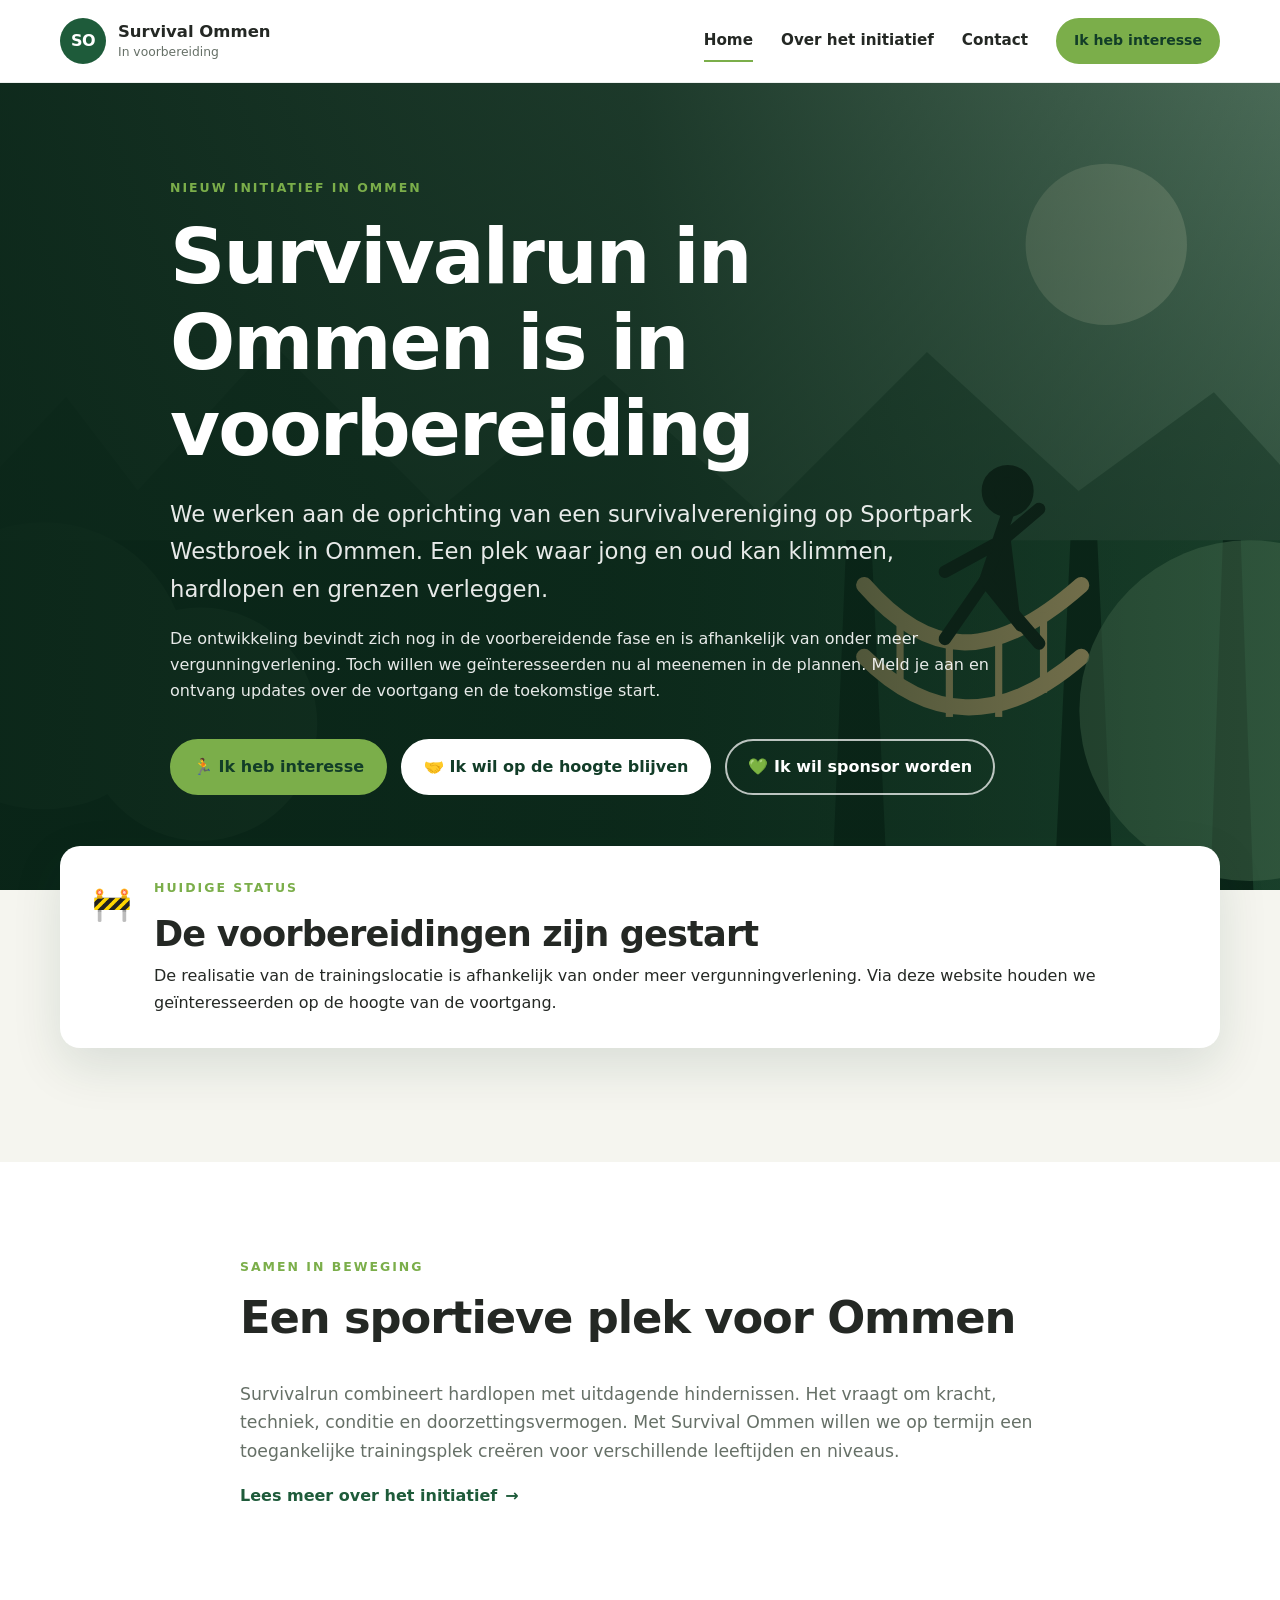
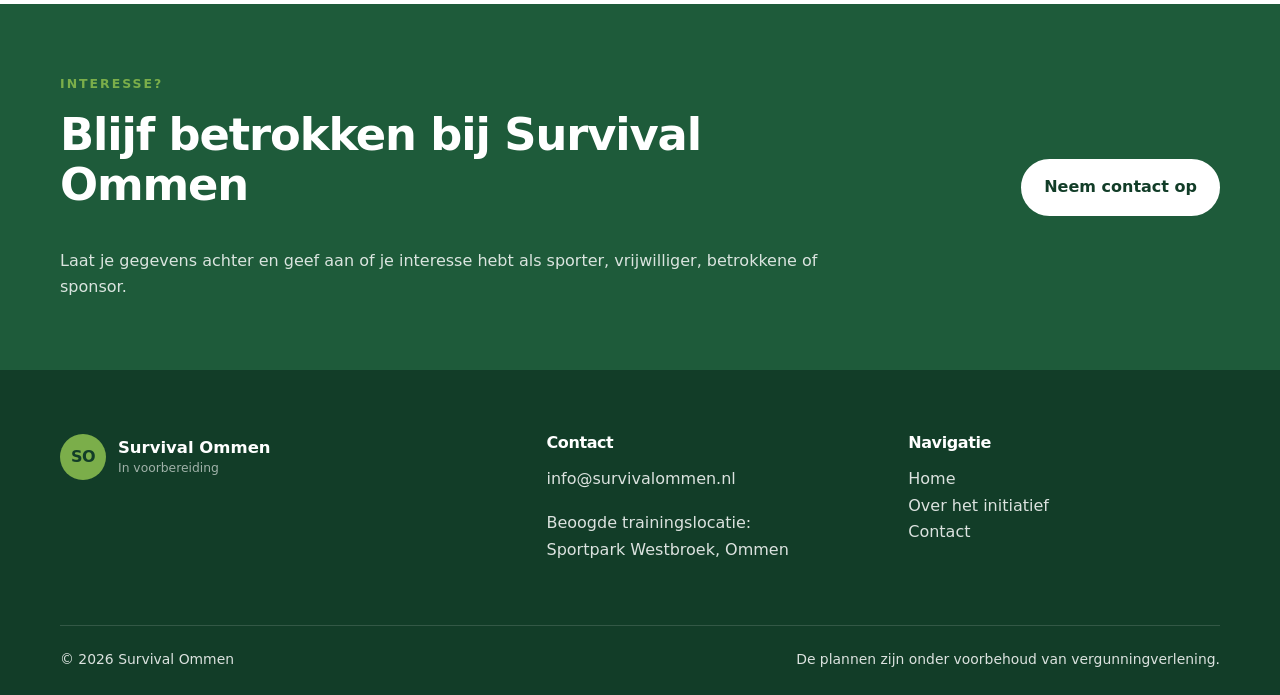
==== index.html @ 65412dc5 "Add files via upload Eerste versie" ====
<!doctype html>
<html lang="nl">
<head>
  <meta charset="utf-8">
  <meta name="viewport" content="width=device-width, initial-scale=1">
  <title>Survival Ommen | Survivalrun in voorbereiding</title>
  <meta name="description" content="Survival Ommen werkt aan de oprichting van een survivalvereniging op Sportpark Westbroek in Ommen. Meld je aan voor updates.">
  <meta name="theme-color" content="#1e5b3a">
  <link rel="icon" href="/assets/icons/favicon.svg" type="image/svg+xml">
  <link rel="stylesheet" href="/assets/css/style.css">
  <script defer src="/assets/js/script.js"></script>
</head>
<body>
  <a class="skip-link" href="#main">Ga naar de inhoud</a>

  <header class="site-header" data-header>
    <div class="container header-inner">
      <a class="brand" href="/" aria-label="Survival Ommen - home">
        <span class="brand-mark" aria-hidden="true">SO</span>
        <span class="brand-text">
          <strong>Survival Ommen</strong>
          <small>In voorbereiding</small>
        </span>
      </a>

      <button class="menu-toggle" type="button" aria-label="Menu openen" aria-expanded="false" aria-controls="main-menu" data-menu-toggle>
        <span></span><span></span><span></span>
      </button>

      <nav id="main-menu" class="main-nav" aria-label="Hoofdnavigatie" data-menu>
        <a class="active" href="/">Home</a>
        <a href="/over-survival-ommen.html">Over het initiatief</a>
        <a href="/contact.html">Contact</a>
        <a class="button button-small" href="/contact.html?onderwerp=Ik%20heb%20interesse">Ik heb interesse</a>
      </nav>
    </div>
  </header>

  <main id="main">
    <section class="hero">
      <div class="hero-overlay"></div>
      <div class="container hero-content">
        <p class="eyebrow">Nieuw initiatief in Ommen</p>
        <h1>Survivalrun in Ommen is in voorbereiding</h1>
        <p class="hero-lead">We werken aan de oprichting van een survivalvereniging op Sportpark Westbroek in Ommen. Een plek waar jong en oud kan klimmen, hardlopen en grenzen verleggen.</p>
        <p>De ontwikkeling bevindt zich nog in de voorbereidende fase en is afhankelijk van onder meer vergunningverlening. Toch willen we geïnteresseerden nu al meenemen in de plannen. Meld je aan en ontvang updates over de voortgang en de toekomstige start.</p>

        <div class="button-group">
          <a class="button" href="/contact.html?onderwerp=Ik%20heb%20interesse">🏃 Ik heb interesse</a>
          <a class="button button-secondary" href="/contact.html?onderwerp=Ik%20wil%20op%20de%20hoogte%20blijven">🤝 Ik wil op de hoogte blijven</a>
          <a class="button button-outline-light" href="/contact.html?onderwerp=Ik%20wil%20sponsor%20worden">💚 Ik wil sponsor worden</a>
        </div>
      </div>
    </section>

    <section class="status-section">
      <div class="container">
        <div class="status-card">
          <span class="status-icon" aria-hidden="true">🚧</span>
          <div>
            <p class="eyebrow">Huidige status</p>
            <h2>De voorbereidingen zijn gestart</h2>
            <p>De realisatie van de trainingslocatie is afhankelijk van onder meer vergunningverlening. Via deze website houden we geïnteresseerden op de hoogte van de voortgang.</p>
          </div>
        </div>
      </div>
    </section>

    <section class="intro-section">
      <div class="container narrow">
        <p class="eyebrow">Samen in beweging</p>
        <h2>Een sportieve plek voor Ommen</h2>
        <p>Survivalrun combineert hardlopen met uitdagende hindernissen. Het vraagt om kracht, techniek, conditie en doorzettingsvermogen. Met Survival Ommen willen we op termijn een toegankelijke trainingsplek creëren voor verschillende leeftijden en niveaus.</p>
        <a class="text-link" href="/over-survival-ommen.html">Lees meer over het initiatief <span aria-hidden="true">→</span></a>
      </div>
    </section>

    <section class="cta-section">
      <div class="container cta-inner">
        <div>
          <p class="eyebrow">Interesse?</p>
          <h2>Blijf betrokken bij Survival Ommen</h2>
          <p>Laat je gegevens achter en geef aan of je interesse hebt als sporter, vrijwilliger, betrokkene of sponsor.</p>
        </div>
        <a class="button button-light" href="/contact.html">Neem contact op</a>
      </div>
    </section>
  </main>

  <footer class="site-footer">
    <div class="container footer-grid">
      <div>
        <a class="brand brand-footer" href="/">
          <span class="brand-mark" aria-hidden="true">SO</span>
          <span class="brand-text"><strong>Survival Ommen</strong><small>In voorbereiding</small></span>
        </a>
      </div>
      <div>
        <h2>Contact</h2>
        <p><a href="mailto:info@survivalommen.nl">info@survivalommen.nl</a></p>
        <p>Beoogde trainingslocatie:<br>Sportpark Westbroek, Ommen</p>
      </div>
      <div>
        <h2>Navigatie</h2>
        <p><a href="/">Home</a><br><a href="/over-survival-ommen.html">Over het initiatief</a><br><a href="/contact.html">Contact</a></p>
      </div>
    </div>
    <div class="container footer-bottom">
      <p>© <span data-year></span> Survival Ommen</p>
      <p>De plannen zijn onder voorbehoud van vergunningverlening.</p>
    </div>
  </footer>
</body>
</html>
---- assets/css/style.css ----
:root {
  --green-900: #123d28;
  --green-800: #1e5b3a;
  --green-700: #2d714b;
  --green-500: #7bae4a;
  --cream: #f5f5ef;
  --white: #ffffff;
  --charcoal: #242824;
  --muted: #667067;
  --line: #dfe5df;
  --shadow: 0 18px 50px rgba(18, 61, 40, .12);
  --radius: 20px;
  --container: 1160px;
}
* { box-sizing: border-box; }
html { scroll-behavior: smooth; }
body {
  margin: 0;
  color: var(--charcoal);
  background: var(--white);
  font-family: Inter, ui-sans-serif, system-ui, -apple-system, BlinkMacSystemFont, "Segoe UI", sans-serif;
  line-height: 1.65;
}
a { color: inherit; }
img { max-width: 100%; display: block; }
h1, h2, h3 { line-height: 1.12; margin-top: 0; letter-spacing: -.025em; }
h1 { font-size: clamp(2.5rem, 6vw, 5.25rem); }
h2 { font-size: clamp(1.8rem, 3.5vw, 3rem); }
p { margin: 0 0 1.1rem; }
.container { width: min(calc(100% - 40px), var(--container)); margin-inline: auto; }
.narrow { max-width: 800px; }
.skip-link {
  position: fixed; left: 16px; top: -100px; z-index: 1000; padding: 10px 14px;
  background: var(--white); border-radius: 8px; color: var(--green-900);
}
.skip-link:focus { top: 16px; }
.site-header {
  position: sticky; top: 0; z-index: 100; background: rgba(255,255,255,.94);
  backdrop-filter: blur(14px); border-bottom: 1px solid rgba(18,61,40,.08);
}
.header-inner { min-height: 82px; display: flex; align-items: center; justify-content: space-between; gap: 30px; }
.brand { display: inline-flex; align-items: center; gap: 12px; text-decoration: none; }
.brand-mark {
  width: 46px; height: 46px; display: grid; place-items: center; border-radius: 50%;
  background: var(--green-800); color: var(--white); font-weight: 900; letter-spacing: -.04em;
}
.brand-text { display: grid; line-height: 1.15; }
.brand-text strong { font-size: 1.03rem; }
.brand-text small { color: var(--muted); font-size: .77rem; margin-top: 3px; }
.main-nav { display: flex; align-items: center; gap: 28px; }
.main-nav > a { text-decoration: none; font-weight: 700; font-size: .95rem; }
.main-nav > a:not(.button) { position: relative; padding: 28px 0; }
.main-nav > a:not(.button)::after {
  content: ""; position: absolute; left: 0; right: 100%; bottom: 20px; height: 2px;
  background: var(--green-500); transition: right .2s ease;
}
.main-nav > a:hover::after, .main-nav > a.active::after { right: 0; }
.menu-toggle { display: none; width: 44px; height: 44px; border: 0; background: transparent; padding: 9px; }
.menu-toggle span { display: block; height: 2px; background: var(--green-900); margin: 6px 0; }
.hero {
  position: relative; min-height: 680px; display: grid; align-items: center; color: var(--white);
  background: url("/assets/images/hero-survival.svg") center/cover no-repeat;
}
.hero-overlay { position: absolute; inset: 0; background: linear-gradient(90deg, rgba(9,36,23,.94) 0%, rgba(9,36,23,.80) 50%, rgba(9,36,23,.35) 100%); }
.hero-content { position: relative; padding: 95px 0; max-width: 940px; }
.hero h1 { max-width: 900px; margin-bottom: 24px; }
.hero-lead { font-size: clamp(1.15rem, 2vw, 1.42rem); max-width: 830px; }
.hero p:not(.eyebrow) { max-width: 820px; color: rgba(255,255,255,.9); }
.eyebrow {
  color: var(--green-500); text-transform: uppercase; letter-spacing: .16em;
  font-weight: 900; font-size: .78rem; margin-bottom: 15px;
}
.button-group { display: flex; flex-wrap: wrap; gap: 14px; margin-top: 34px; }
.button {
  display: inline-flex; align-items: center; justify-content: center; min-height: 50px; padding: 13px 21px;
  background: var(--green-500); color: var(--green-900); border: 2px solid var(--green-500);
  border-radius: 999px; font-weight: 900; text-decoration: none; cursor: pointer; transition: transform .2s ease, box-shadow .2s ease, background .2s ease;
}
.button:hover { transform: translateY(-2px); box-shadow: 0 10px 25px rgba(0,0,0,.14); }
.button-secondary { background: var(--white); border-color: var(--white); color: var(--green-900); }
.button-outline-light { background: transparent; color: var(--white); border-color: rgba(255,255,255,.72); }
.button-light { background: var(--white); border-color: var(--white); color: var(--green-900); }
.button-small { min-height: 42px; padding: 9px 16px; font-size: .88rem !important; }
.status-section { background: var(--cream); padding: 0 0 70px; }
.status-card {
  position: relative; z-index: 2; transform: translateY(-44px); display: grid; grid-template-columns: auto 1fr; gap: 22px;
  background: var(--white); border-radius: var(--radius); padding: 32px; box-shadow: var(--shadow);
}
.status-card h2 { font-size: clamp(1.45rem, 3vw, 2.2rem); margin-bottom: 10px; }
.status-card p:last-child { margin-bottom: 0; }
.status-icon { font-size: 2rem; }
.intro-section, .content-section { padding: 95px 0; }
.intro-section p:not(.eyebrow), .prose p { color: var(--muted); font-size: 1.08rem; }
.text-link { display: inline-flex; gap: 8px; color: var(--green-800); font-weight: 900; text-decoration: none; }
.cta-section { background: var(--green-800); color: var(--white); padding: 70px 0; }
.cta-inner { display: flex; align-items: center; justify-content: space-between; gap: 40px; }
.cta-inner > div { max-width: 760px; }
.cta-inner p:not(.eyebrow) { color: rgba(255,255,255,.84); margin-bottom: 0; }
.page-hero { padding: 100px 0 75px; background: var(--cream); }
.page-hero h1 { font-size: clamp(2.5rem, 5vw, 4.6rem); }
.page-hero p:last-child { color: var(--muted); font-size: 1.2rem; }
.prose h2 { margin-top: 48px; margin-bottom: 14px; }
.notice { background: var(--cream); border-left: 5px solid var(--green-500); padding: 22px; border-radius: 12px; margin: 34px 0; }
.notice p { margin-bottom: 0; }
.contact-section { padding: 85px 0 100px; }
.contact-grid { display: grid; grid-template-columns: .85fr 1.35fr; gap: 56px; align-items: start; }
.contact-details { display: grid; gap: 18px; }
.contact-card { display: grid; grid-template-columns: auto 1fr; gap: 16px; padding: 24px; border: 1px solid var(--line); border-radius: 16px; }
.contact-card > span { font-size: 1.5rem; }
.contact-card h2 { font-size: 1.08rem; margin-bottom: 6px; }
.contact-card p { margin: 0; color: var(--muted); }
.contact-form { padding: 34px; border: 1px solid var(--line); border-radius: var(--radius); box-shadow: var(--shadow); }
.contact-form h2 { margin-bottom: 8px; }
.form-intro { color: var(--muted); }
label { display: block; margin: 18px 0 7px; font-weight: 800; }
input, select, textarea {
  width: 100%; border: 1px solid #cfd8cf; border-radius: 10px; padding: 13px 14px; font: inherit; color: inherit; background: var(--white);
}
input:focus, select:focus, textarea:focus { outline: 3px solid rgba(123,174,74,.28); border-color: var(--green-700); }
textarea { resize: vertical; }
.contact-form .button { margin-top: 20px; }
.form-status { margin-top: 12px; color: var(--green-800); font-weight: 700; }
.site-footer { background: var(--green-900); color: rgba(255,255,255,.85); padding: 64px 0 24px; }
.footer-grid { display: grid; grid-template-columns: 1.4fr 1fr 1fr; gap: 50px; }
.site-footer h2 { color: var(--white); font-size: 1rem; margin-bottom: 14px; }
.site-footer a { color: inherit; text-decoration: none; }
.site-footer a:hover { color: var(--green-500); }
.brand-footer .brand-mark { background: var(--green-500); color: var(--green-900); }
.brand-footer .brand-text strong { color: var(--white); }
.brand-footer .brand-text small { color: rgba(255,255,255,.6); }
.footer-bottom { display: flex; justify-content: space-between; gap: 20px; border-top: 1px solid rgba(255,255,255,.14); margin-top: 44px; padding-top: 22px; font-size: .87rem; }
.footer-bottom p { margin: 0; }

@media (max-width: 860px) {
  .menu-toggle { display: block; }
  .main-nav {
    display: none; position: absolute; left: 20px; right: 20px; top: 72px; background: var(--white);
    border: 1px solid var(--line); border-radius: 16px; box-shadow: var(--shadow); padding: 14px;
    flex-direction: column; align-items: stretch; gap: 0;
  }
  .main-nav.open { display: flex; }
  .main-nav > a:not(.button) { padding: 13px 10px; }
  .main-nav > a:not(.button)::after { display: none; }
  .main-nav .button { margin-top: 8px; }
  .hero { min-height: 650px; }
  .hero-overlay { background: rgba(9,36,23,.84); }
  .cta-inner { align-items: flex-start; flex-direction: column; }
  .contact-grid, .footer-grid { grid-template-columns: 1fr; }
}
@media (max-width: 600px) {
  .container { width: min(calc(100% - 28px), var(--container)); }
  .header-inner { min-height: 72px; }
  .brand-text small { display: none; }
  .hero-content { padding: 72px 0 90px; }
  .button-group { align-items: stretch; flex-direction: column; }
  .button-group .button { width: 100%; }
  .status-card { grid-template-columns: 1fr; padding: 25px; }
  .page-hero { padding: 72px 0 55px; }
  .intro-section, .content-section, .contact-section { padding: 68px 0; }
  .contact-form { padding: 24px; }
  .footer-bottom { flex-direction: column; }
}
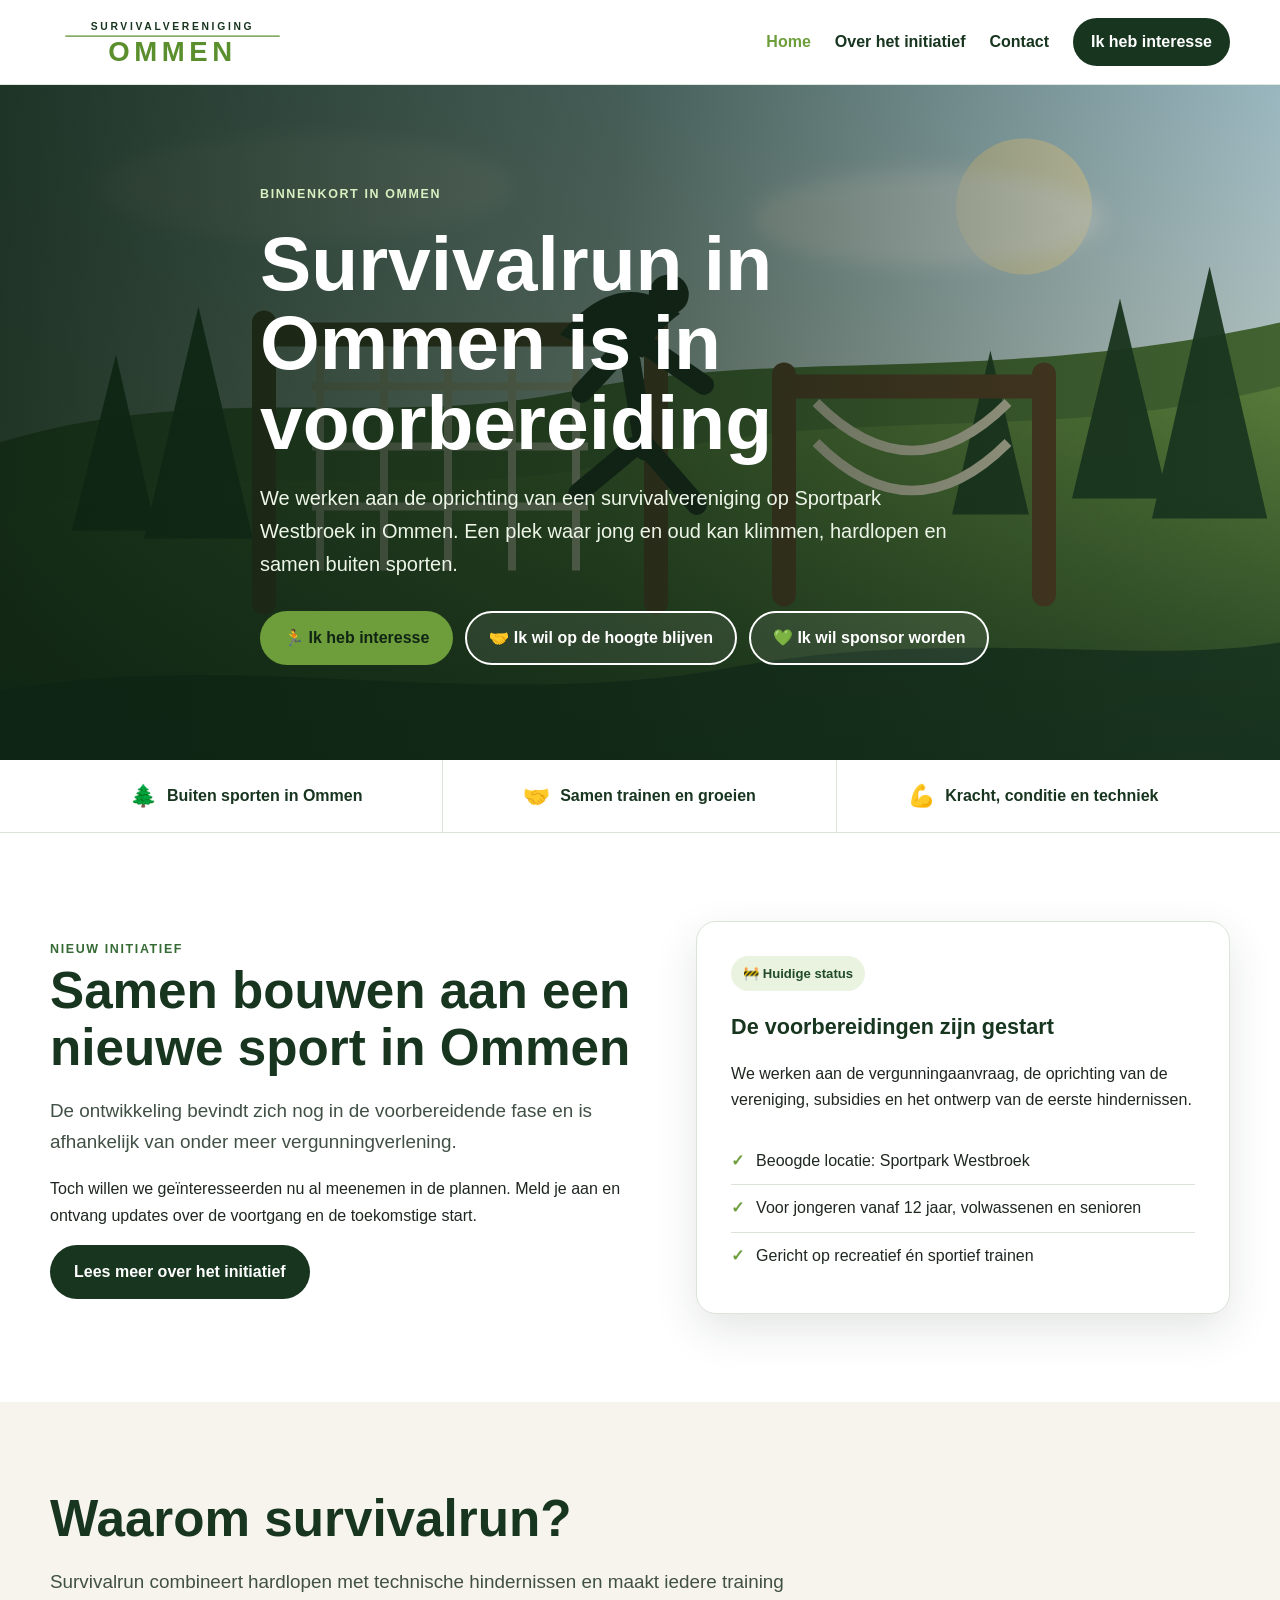
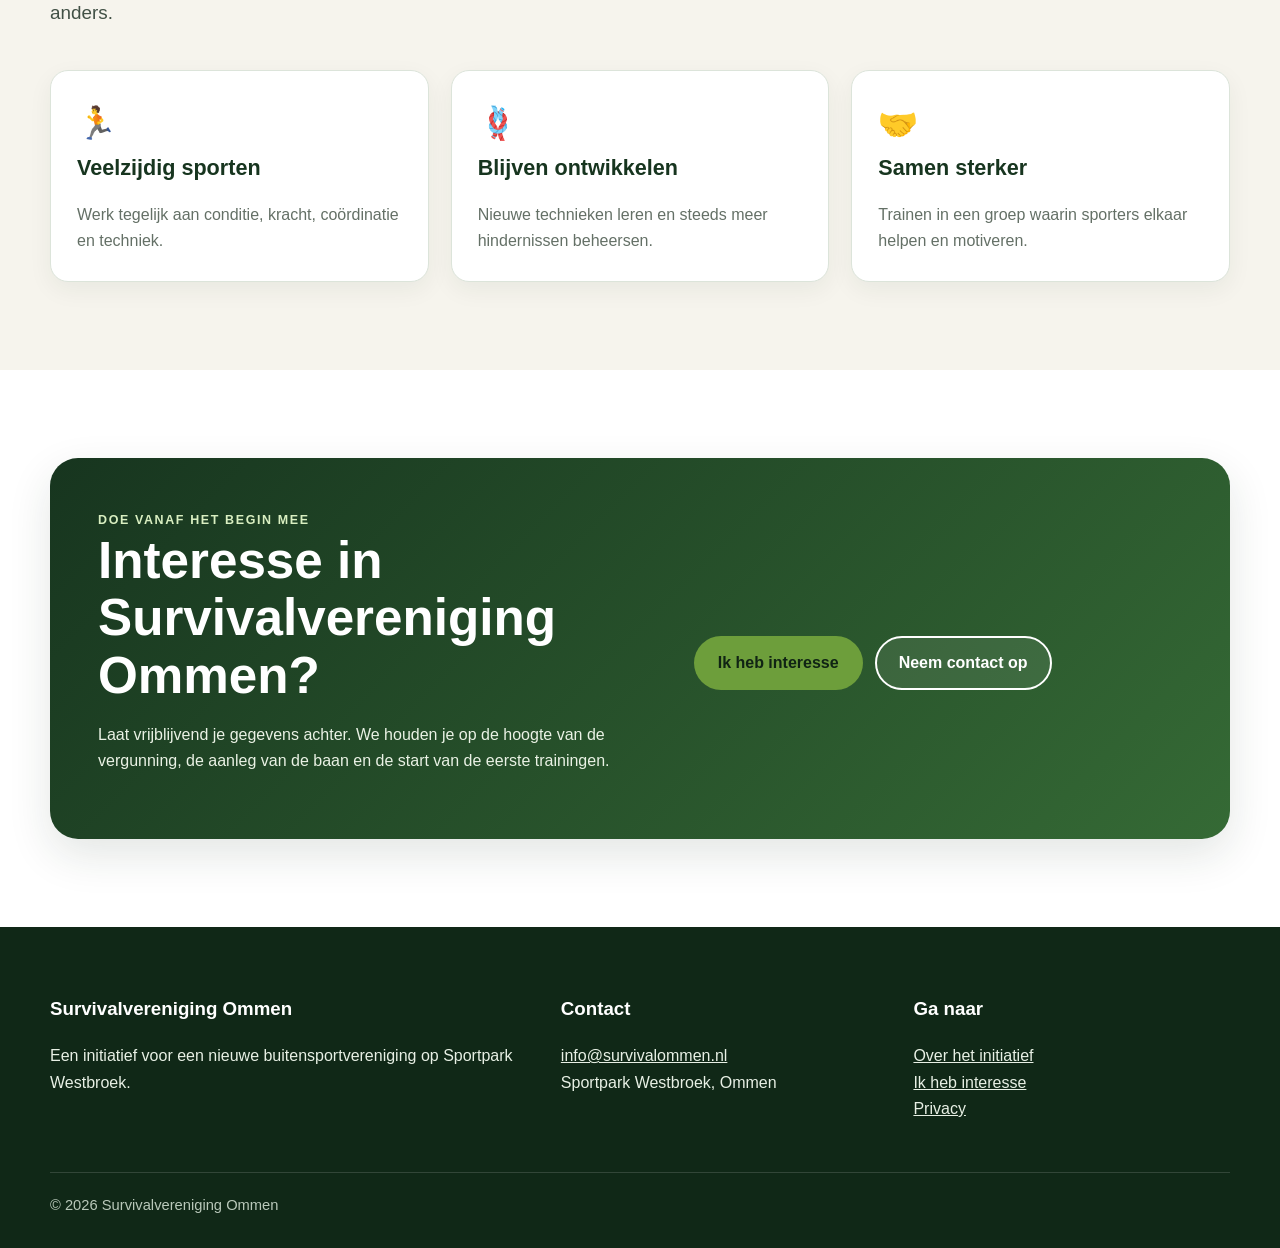
==== commit ca413190: "Add files via upload" ====
--- a/index.html
+++ b/index.html
@@ -1,114 +1,8 @@
-<!doctype html>
-<html lang="nl">
-<head>
-  <meta charset="utf-8">
-  <meta name="viewport" content="width=device-width, initial-scale=1">
-  <title>Survival Ommen | Survivalrun in voorbereiding</title>
-  <meta name="description" content="Survival Ommen werkt aan de oprichting van een survivalvereniging op Sportpark Westbroek in Ommen. Meld je aan voor updates.">
-  <meta name="theme-color" content="#1e5b3a">
-  <link rel="icon" href="/assets/icons/favicon.svg" type="image/svg+xml">
-  <link rel="stylesheet" href="/assets/css/style.css">
-  <script defer src="/assets/js/script.js"></script>
-</head>
-<body>
-  <a class="skip-link" href="#main">Ga naar de inhoud</a>
-
-  <header class="site-header" data-header>
-    <div class="container header-inner">
-      <a class="brand" href="/" aria-label="Survival Ommen - home">
-        <span class="brand-mark" aria-hidden="true">SO</span>
-        <span class="brand-text">
-          <strong>Survival Ommen</strong>
-          <small>In voorbereiding</small>
-        </span>
-      </a>
-
-      <button class="menu-toggle" type="button" aria-label="Menu openen" aria-expanded="false" aria-controls="main-menu" data-menu-toggle>
-        <span></span><span></span><span></span>
-      </button>
-
-      <nav id="main-menu" class="main-nav" aria-label="Hoofdnavigatie" data-menu>
-        <a class="active" href="/">Home</a>
-        <a href="/over-survival-ommen.html">Over het initiatief</a>
-        <a href="/contact.html">Contact</a>
-        <a class="button button-small" href="/contact.html?onderwerp=Ik%20heb%20interesse">Ik heb interesse</a>
-      </nav>
-    </div>
-  </header>
-
-  <main id="main">
-    <section class="hero">
-      <div class="hero-overlay"></div>
-      <div class="container hero-content">
-        <p class="eyebrow">Nieuw initiatief in Ommen</p>
-        <h1>Survivalrun in Ommen is in voorbereiding</h1>
-        <p class="hero-lead">We werken aan de oprichting van een survivalvereniging op Sportpark Westbroek in Ommen. Een plek waar jong en oud kan klimmen, hardlopen en grenzen verleggen.</p>
-        <p>De ontwikkeling bevindt zich nog in de voorbereidende fase en is afhankelijk van onder meer vergunningverlening. Toch willen we geïnteresseerden nu al meenemen in de plannen. Meld je aan en ontvang updates over de voortgang en de toekomstige start.</p>
-
-        <div class="button-group">
-          <a class="button" href="/contact.html?onderwerp=Ik%20heb%20interesse">🏃 Ik heb interesse</a>
-          <a class="button button-secondary" href="/contact.html?onderwerp=Ik%20wil%20op%20de%20hoogte%20blijven">🤝 Ik wil op de hoogte blijven</a>
-          <a class="button button-outline-light" href="/contact.html?onderwerp=Ik%20wil%20sponsor%20worden">💚 Ik wil sponsor worden</a>
-        </div>
-      </div>
-    </section>
-
-    <section class="status-section">
-      <div class="container">
-        <div class="status-card">
-          <span class="status-icon" aria-hidden="true">🚧</span>
-          <div>
-            <p class="eyebrow">Huidige status</p>
-            <h2>De voorbereidingen zijn gestart</h2>
-            <p>De realisatie van de trainingslocatie is afhankelijk van onder meer vergunningverlening. Via deze website houden we geïnteresseerden op de hoogte van de voortgang.</p>
-          </div>
-        </div>
-      </div>
-    </section>
-
-    <section class="intro-section">
-      <div class="container narrow">
-        <p class="eyebrow">Samen in beweging</p>
-        <h2>Een sportieve plek voor Ommen</h2>
-        <p>Survivalrun combineert hardlopen met uitdagende hindernissen. Het vraagt om kracht, techniek, conditie en doorzettingsvermogen. Met Survival Ommen willen we op termijn een toegankelijke trainingsplek creëren voor verschillende leeftijden en niveaus.</p>
-        <a class="text-link" href="/over-survival-ommen.html">Lees meer over het initiatief <span aria-hidden="true">→</span></a>
-      </div>
-    </section>
-
-    <section class="cta-section">
-      <div class="container cta-inner">
-        <div>
-          <p class="eyebrow">Interesse?</p>
-          <h2>Blijf betrokken bij Survival Ommen</h2>
-          <p>Laat je gegevens achter en geef aan of je interesse hebt als sporter, vrijwilliger, betrokkene of sponsor.</p>
-        </div>
-        <a class="button button-light" href="/contact.html">Neem contact op</a>
-      </div>
-    </section>
-  </main>
-
-  <footer class="site-footer">
-    <div class="container footer-grid">
-      <div>
-        <a class="brand brand-footer" href="/">
-          <span class="brand-mark" aria-hidden="true">SO</span>
-          <span class="brand-text"><strong>Survival Ommen</strong><small>In voorbereiding</small></span>
-        </a>
-      </div>
-      <div>
-        <h2>Contact</h2>
-        <p><a href="mailto:info@survivalommen.nl">info@survivalommen.nl</a></p>
-        <p>Beoogde trainingslocatie:<br>Sportpark Westbroek, Ommen</p>
-      </div>
-      <div>
-        <h2>Navigatie</h2>
-        <p><a href="/">Home</a><br><a href="/over-survival-ommen.html">Over het initiatief</a><br><a href="/contact.html">Contact</a></p>
-      </div>
-    </div>
-    <div class="container footer-bottom">
-      <p>© <span data-year></span> Survival Ommen</p>
-      <p>De plannen zijn onder voorbehoud van vergunningverlening.</p>
-    </div>
-  </footer>
-</body>
-</html>
+<!doctype html><html lang="nl"><head><meta charset="utf-8"><meta name="viewport" content="width=device-width,initial-scale=1"><title>Survivalvereniging Ommen | Binnenkort in Ommen</title><meta name="description" content="Survivalrun in Ommen is in voorbereiding. Blijf op de hoogte van de plannen voor een nieuwe survivalvereniging op Sportpark Westbroek."><link rel="icon" href="assets/images/favicon.svg" type="image/svg+xml"><link rel="stylesheet" href="assets/css/style.css"><meta property="og:title" content="Survivalvereniging Ommen"><meta property="og:description" content="Samen bouwen aan een nieuwe survivalvereniging in Ommen."><meta property="og:type" content="website"></head><body><a class="skip-link" href="#main">Ga naar inhoud</a>
+<header class="site-header"><div class="container nav-wrap"><a class="brand" href="index.html" aria-label="Survivalvereniging Ommen, home"><img src="assets/images/logo.svg" alt="Survivalvereniging Ommen"></a><button class="menu-button" data-menu-button aria-expanded="false" aria-controls="main-nav">Menu</button><nav id="main-nav" class="main-nav" data-nav aria-label="Hoofdnavigatie"><a aria-current="page" href="index.html">Home</a><a href="over-survival-ommen.html">Over het initiatief</a><a href="contact.html">Contact</a><a class="nav-cta" href="interesse.html">Ik heb interesse</a></nav></div></header>
+<main id="main"><section class="hero"><div class="hero-media"><img src="assets/images/hero-survival.svg" alt="Sfeerbeeld van een survivalbaan in een groene omgeving"></div><div class="container hero-content"><span class="eyebrow">Binnenkort in Ommen</span><h1>Survivalrun in Ommen is in voorbereiding</h1><p>We werken aan de oprichting van een survivalvereniging op Sportpark Westbroek in Ommen. Een plek waar jong en oud kan klimmen, hardlopen en samen buiten sporten.</p><div class="button-row"><a class="button button-primary" href="interesse.html">🏃 Ik heb interesse</a><a class="button button-secondary" href="interesse.html#formulier">🤝 Ik wil op de hoogte blijven</a><a class="button button-secondary" href="contact.html">💚 Ik wil sponsor worden</a></div></div></section>
+<section class="usp-strip" aria-label="Kernpunten"><div class="container usp-grid"><div class="usp-item"><span class="usp-icon">🌲</span>Buiten sporten in Ommen</div><div class="usp-item"><span class="usp-icon">🤝</span>Samen trainen en groeien</div><div class="usp-item"><span class="usp-icon">💪</span>Kracht, conditie en techniek</div></div></section>
+<section class="section"><div class="container two-col"><div><span class="eyebrow" style="color:var(--green-700)">Nieuw initiatief</span><h2>Samen bouwen aan een nieuwe sport in Ommen</h2><p class="lead">De ontwikkeling bevindt zich nog in de voorbereidende fase en is afhankelijk van onder meer vergunningverlening.</p><p>Toch willen we geïnteresseerden nu al meenemen in de plannen. Meld je aan en ontvang updates over de voortgang en de toekomstige start.</p><a class="button button-dark" href="over-survival-ommen.html">Lees meer over het initiatief</a></div><div class="status-card"><span class="status-label">🚧 Huidige status</span><h3 style="margin-top:18px">De voorbereidingen zijn gestart</h3><p>We werken aan de vergunningaanvraag, de oprichting van de vereniging, subsidies en het ontwerp van de eerste hindernissen.</p><ul class="check-list"><li>Beoogde locatie: Sportpark Westbroek</li><li>Voor jongeren vanaf 12 jaar, volwassenen en senioren</li><li>Gericht op recreatief én sportief trainen</li></ul></div></div></section>
+<section class="section section-soft"><div class="container"><div class="section-head"><h2>Waarom survivalrun?</h2><p class="lead">Survivalrun combineert hardlopen met technische hindernissen en maakt iedere training anders.</p></div><div class="cards"><article class="action-card"><span class="icon">🏃</span><h3>Veelzijdig sporten</h3><p>Werk tegelijk aan conditie, kracht, coördinatie en techniek.</p></article><article class="action-card"><span class="icon">🪢</span><h3>Blijven ontwikkelen</h3><p>Nieuwe technieken leren en steeds meer hindernissen beheersen.</p></article><article class="action-card"><span class="icon">🤝</span><h3>Samen sterker</h3><p>Trainen in een groep waarin sporters elkaar helpen en motiveren.</p></article></div></div></section>
+<section class="section"><div class="container"><div class="cta-panel"><div class="two-col"><div><span class="eyebrow">Doe vanaf het begin mee</span><h2>Interesse in Survivalvereniging Ommen?</h2><p>Laat vrijblijvend je gegevens achter. We houden je op de hoogte van de vergunning, de aanleg van de baan en de start van de eerste trainingen.</p></div><div class="button-row"><a class="button button-primary" href="interesse.html">Ik heb interesse</a><a class="button button-secondary" href="contact.html">Neem contact op</a></div></div></div></div></section></main>
+<footer class="site-footer"><div class="container"><div class="footer-grid"><div><h3>Survivalvereniging Ommen</h3><p>Een initiatief voor een nieuwe buitensportvereniging op Sportpark Westbroek.</p></div><div><h3>Contact</h3><p><a href="mailto:info@survivalommen.nl">info@survivalommen.nl</a><br>Sportpark Westbroek, Ommen</p></div><div><h3>Ga naar</h3><p><a href="over-survival-ommen.html">Over het initiatief</a><br><a href="interesse.html">Ik heb interesse</a><br><a href="privacy.html">Privacy</a></p></div></div><div class="footer-bottom">© <span data-year></span> Survivalvereniging Ommen</div></div></footer><script src="assets/js/script.js"></script></body></html>
--- a/assets/css/style.css
+++ b/assets/css/style.css
@@ -1,162 +1,11 @@
-:root {
-  --green-900: #123d28;
-  --green-800: #1e5b3a;
-  --green-700: #2d714b;
-  --green-500: #7bae4a;
-  --cream: #f5f5ef;
-  --white: #ffffff;
-  --charcoal: #242824;
-  --muted: #667067;
-  --line: #dfe5df;
-  --shadow: 0 18px 50px rgba(18, 61, 40, .12);
-  --radius: 20px;
-  --container: 1160px;
-}
-* { box-sizing: border-box; }
-html { scroll-behavior: smooth; }
-body {
-  margin: 0;
-  color: var(--charcoal);
-  background: var(--white);
-  font-family: Inter, ui-sans-serif, system-ui, -apple-system, BlinkMacSystemFont, "Segoe UI", sans-serif;
-  line-height: 1.65;
-}
-a { color: inherit; }
-img { max-width: 100%; display: block; }
-h1, h2, h3 { line-height: 1.12; margin-top: 0; letter-spacing: -.025em; }
-h1 { font-size: clamp(2.5rem, 6vw, 5.25rem); }
-h2 { font-size: clamp(1.8rem, 3.5vw, 3rem); }
-p { margin: 0 0 1.1rem; }
-.container { width: min(calc(100% - 40px), var(--container)); margin-inline: auto; }
-.narrow { max-width: 800px; }
-.skip-link {
-  position: fixed; left: 16px; top: -100px; z-index: 1000; padding: 10px 14px;
-  background: var(--white); border-radius: 8px; color: var(--green-900);
-}
-.skip-link:focus { top: 16px; }
-.site-header {
-  position: sticky; top: 0; z-index: 100; background: rgba(255,255,255,.94);
-  backdrop-filter: blur(14px); border-bottom: 1px solid rgba(18,61,40,.08);
-}
-.header-inner { min-height: 82px; display: flex; align-items: center; justify-content: space-between; gap: 30px; }
-.brand { display: inline-flex; align-items: center; gap: 12px; text-decoration: none; }
-.brand-mark {
-  width: 46px; height: 46px; display: grid; place-items: center; border-radius: 50%;
-  background: var(--green-800); color: var(--white); font-weight: 900; letter-spacing: -.04em;
-}
-.brand-text { display: grid; line-height: 1.15; }
-.brand-text strong { font-size: 1.03rem; }
-.brand-text small { color: var(--muted); font-size: .77rem; margin-top: 3px; }
-.main-nav { display: flex; align-items: center; gap: 28px; }
-.main-nav > a { text-decoration: none; font-weight: 700; font-size: .95rem; }
-.main-nav > a:not(.button) { position: relative; padding: 28px 0; }
-.main-nav > a:not(.button)::after {
-  content: ""; position: absolute; left: 0; right: 100%; bottom: 20px; height: 2px;
-  background: var(--green-500); transition: right .2s ease;
-}
-.main-nav > a:hover::after, .main-nav > a.active::after { right: 0; }
-.menu-toggle { display: none; width: 44px; height: 44px; border: 0; background: transparent; padding: 9px; }
-.menu-toggle span { display: block; height: 2px; background: var(--green-900); margin: 6px 0; }
-.hero {
-  position: relative; min-height: 680px; display: grid; align-items: center; color: var(--white);
-  background: url("/assets/images/hero-survival.svg") center/cover no-repeat;
-}
-.hero-overlay { position: absolute; inset: 0; background: linear-gradient(90deg, rgba(9,36,23,.94) 0%, rgba(9,36,23,.80) 50%, rgba(9,36,23,.35) 100%); }
-.hero-content { position: relative; padding: 95px 0; max-width: 940px; }
-.hero h1 { max-width: 900px; margin-bottom: 24px; }
-.hero-lead { font-size: clamp(1.15rem, 2vw, 1.42rem); max-width: 830px; }
-.hero p:not(.eyebrow) { max-width: 820px; color: rgba(255,255,255,.9); }
-.eyebrow {
-  color: var(--green-500); text-transform: uppercase; letter-spacing: .16em;
-  font-weight: 900; font-size: .78rem; margin-bottom: 15px;
-}
-.button-group { display: flex; flex-wrap: wrap; gap: 14px; margin-top: 34px; }
-.button {
-  display: inline-flex; align-items: center; justify-content: center; min-height: 50px; padding: 13px 21px;
-  background: var(--green-500); color: var(--green-900); border: 2px solid var(--green-500);
-  border-radius: 999px; font-weight: 900; text-decoration: none; cursor: pointer; transition: transform .2s ease, box-shadow .2s ease, background .2s ease;
-}
-.button:hover { transform: translateY(-2px); box-shadow: 0 10px 25px rgba(0,0,0,.14); }
-.button-secondary { background: var(--white); border-color: var(--white); color: var(--green-900); }
-.button-outline-light { background: transparent; color: var(--white); border-color: rgba(255,255,255,.72); }
-.button-light { background: var(--white); border-color: var(--white); color: var(--green-900); }
-.button-small { min-height: 42px; padding: 9px 16px; font-size: .88rem !important; }
-.status-section { background: var(--cream); padding: 0 0 70px; }
-.status-card {
-  position: relative; z-index: 2; transform: translateY(-44px); display: grid; grid-template-columns: auto 1fr; gap: 22px;
-  background: var(--white); border-radius: var(--radius); padding: 32px; box-shadow: var(--shadow);
-}
-.status-card h2 { font-size: clamp(1.45rem, 3vw, 2.2rem); margin-bottom: 10px; }
-.status-card p:last-child { margin-bottom: 0; }
-.status-icon { font-size: 2rem; }
-.intro-section, .content-section { padding: 95px 0; }
-.intro-section p:not(.eyebrow), .prose p { color: var(--muted); font-size: 1.08rem; }
-.text-link { display: inline-flex; gap: 8px; color: var(--green-800); font-weight: 900; text-decoration: none; }
-.cta-section { background: var(--green-800); color: var(--white); padding: 70px 0; }
-.cta-inner { display: flex; align-items: center; justify-content: space-between; gap: 40px; }
-.cta-inner > div { max-width: 760px; }
-.cta-inner p:not(.eyebrow) { color: rgba(255,255,255,.84); margin-bottom: 0; }
-.page-hero { padding: 100px 0 75px; background: var(--cream); }
-.page-hero h1 { font-size: clamp(2.5rem, 5vw, 4.6rem); }
-.page-hero p:last-child { color: var(--muted); font-size: 1.2rem; }
-.prose h2 { margin-top: 48px; margin-bottom: 14px; }
-.notice { background: var(--cream); border-left: 5px solid var(--green-500); padding: 22px; border-radius: 12px; margin: 34px 0; }
-.notice p { margin-bottom: 0; }
-.contact-section { padding: 85px 0 100px; }
-.contact-grid { display: grid; grid-template-columns: .85fr 1.35fr; gap: 56px; align-items: start; }
-.contact-details { display: grid; gap: 18px; }
-.contact-card { display: grid; grid-template-columns: auto 1fr; gap: 16px; padding: 24px; border: 1px solid var(--line); border-radius: 16px; }
-.contact-card > span { font-size: 1.5rem; }
-.contact-card h2 { font-size: 1.08rem; margin-bottom: 6px; }
-.contact-card p { margin: 0; color: var(--muted); }
-.contact-form { padding: 34px; border: 1px solid var(--line); border-radius: var(--radius); box-shadow: var(--shadow); }
-.contact-form h2 { margin-bottom: 8px; }
-.form-intro { color: var(--muted); }
-label { display: block; margin: 18px 0 7px; font-weight: 800; }
-input, select, textarea {
-  width: 100%; border: 1px solid #cfd8cf; border-radius: 10px; padding: 13px 14px; font: inherit; color: inherit; background: var(--white);
-}
-input:focus, select:focus, textarea:focus { outline: 3px solid rgba(123,174,74,.28); border-color: var(--green-700); }
-textarea { resize: vertical; }
-.contact-form .button { margin-top: 20px; }
-.form-status { margin-top: 12px; color: var(--green-800); font-weight: 700; }
-.site-footer { background: var(--green-900); color: rgba(255,255,255,.85); padding: 64px 0 24px; }
-.footer-grid { display: grid; grid-template-columns: 1.4fr 1fr 1fr; gap: 50px; }
-.site-footer h2 { color: var(--white); font-size: 1rem; margin-bottom: 14px; }
-.site-footer a { color: inherit; text-decoration: none; }
-.site-footer a:hover { color: var(--green-500); }
-.brand-footer .brand-mark { background: var(--green-500); color: var(--green-900); }
-.brand-footer .brand-text strong { color: var(--white); }
-.brand-footer .brand-text small { color: rgba(255,255,255,.6); }
-.footer-bottom { display: flex; justify-content: space-between; gap: 20px; border-top: 1px solid rgba(255,255,255,.14); margin-top: 44px; padding-top: 22px; font-size: .87rem; }
-.footer-bottom p { margin: 0; }
-
-@media (max-width: 860px) {
-  .menu-toggle { display: block; }
-  .main-nav {
-    display: none; position: absolute; left: 20px; right: 20px; top: 72px; background: var(--white);
-    border: 1px solid var(--line); border-radius: 16px; box-shadow: var(--shadow); padding: 14px;
-    flex-direction: column; align-items: stretch; gap: 0;
-  }
-  .main-nav.open { display: flex; }
-  .main-nav > a:not(.button) { padding: 13px 10px; }
-  .main-nav > a:not(.button)::after { display: none; }
-  .main-nav .button { margin-top: 8px; }
-  .hero { min-height: 650px; }
-  .hero-overlay { background: rgba(9,36,23,.84); }
-  .cta-inner { align-items: flex-start; flex-direction: column; }
-  .contact-grid, .footer-grid { grid-template-columns: 1fr; }
-}
-@media (max-width: 600px) {
-  .container { width: min(calc(100% - 28px), var(--container)); }
-  .header-inner { min-height: 72px; }
-  .brand-text small { display: none; }
-  .hero-content { padding: 72px 0 90px; }
-  .button-group { align-items: stretch; flex-direction: column; }
-  .button-group .button { width: 100%; }
-  .status-card { grid-template-columns: 1fr; padding: 25px; }
-  .page-hero { padding: 72px 0 55px; }
-  .intro-section, .content-section, .contact-section { padding: 68px 0; }
-  .contact-form { padding: 24px; }
-  .footer-bottom { flex-direction: column; }
-}
+:root{--green-900:#17351f;--green-800:#214c2a;--green-700:#356a35;--green-500:#6d9e3b;--green-300:#b9d59a;--cream:#f6f4ed;--white:#fff;--ink:#1e2720;--muted:#647066;--border:#dce4da;--shadow:0 16px 44px rgba(23,53,31,.12);--radius:20px;--max:1180px}
+*{box-sizing:border-box}html{scroll-behavior:smooth}body{margin:0;font-family:Inter,Arial,Helvetica,sans-serif;color:var(--ink);background:#fff;line-height:1.65}img{max-width:100%;display:block}a{color:inherit}button,input,textarea{font:inherit}.container{width:min(var(--max),calc(100% - 40px));margin-inline:auto}.skip-link{position:absolute;left:-9999px;top:10px;z-index:999;background:#fff;padding:10px 14px}.skip-link:focus{left:10px}
+.site-header{position:sticky;top:0;z-index:50;background:rgba(255,255,255,.95);backdrop-filter:blur(12px);border-bottom:1px solid rgba(220,228,218,.9)}.nav-wrap{display:flex;align-items:center;justify-content:space-between;min-height:84px;gap:28px}.brand{display:flex;align-items:center;text-decoration:none}.brand img{width:245px;height:auto}.main-nav{display:flex;align-items:center;gap:24px}.main-nav a{text-decoration:none;font-weight:700;color:var(--green-900)}.main-nav a:hover,.main-nav a[aria-current="page"]{color:var(--green-500)}.nav-cta{background:var(--green-900);color:#fff!important;padding:11px 18px;border-radius:999px}.menu-button{display:none;border:0;background:var(--cream);padding:10px 13px;border-radius:10px;font-weight:800;color:var(--green-900)}
+.hero{position:relative;min-height:620px;display:grid;align-items:center;overflow:hidden;background:var(--green-900)}.hero-media{position:absolute;inset:0}.hero-media img{width:100%;height:100%;object-fit:cover}.hero-media:after{content:"";position:absolute;inset:0;background:linear-gradient(90deg,rgba(13,34,18,.9) 0%,rgba(13,34,18,.68) 48%,rgba(13,34,18,.18) 100%)}.hero-content{position:relative;color:#fff;padding:95px 0;max-width:760px}.eyebrow{display:inline-flex;align-items:center;gap:8px;text-transform:uppercase;letter-spacing:.13em;font-size:.78rem;font-weight:900;color:#d9efc1}.hero h1{font-size:clamp(2.6rem,6vw,5.2rem);line-height:1.03;margin:18px 0 20px}.hero p{font-size:clamp(1.05rem,2vw,1.25rem);max-width:720px;color:#edf5e8}.button-row{display:flex;flex-wrap:wrap;gap:12px;margin-top:30px}.button{display:inline-flex;align-items:center;justify-content:center;min-height:50px;padding:12px 22px;border-radius:999px;text-decoration:none;font-weight:900;border:2px solid transparent;cursor:pointer}.button-primary{background:var(--green-500);color:#102414}.button-primary:hover{background:#82b84c}.button-secondary{background:rgba(255,255,255,.08);border-color:#fff;color:#fff}.button-dark{background:var(--green-900);color:#fff}.button-outline{border-color:var(--green-900);color:var(--green-900);background:#fff}
+.usp-strip{background:#fff;border-bottom:1px solid var(--border)}.usp-grid{display:grid;grid-template-columns:repeat(3,1fr);gap:0}.usp-item{padding:18px 24px;display:flex;align-items:center;justify-content:center;gap:10px;text-align:center;font-weight:850;color:var(--green-900);border-right:1px solid var(--border)}.usp-item:last-child{border-right:0}.usp-icon{font-size:1.35rem}
+.section{padding:88px 0}.section-soft{background:var(--cream)}.section-head{max-width:760px;margin-bottom:42px}.section h2{font-size:clamp(2rem,4vw,3.2rem);line-height:1.12;color:var(--green-900);margin:0 0 18px}.section h3{color:var(--green-900);font-size:1.35rem;margin:0 0 10px}.lead{font-size:1.18rem;color:#415045}.two-col{display:grid;grid-template-columns:1.05fr .95fr;gap:56px;align-items:center}.image-card{border-radius:var(--radius);overflow:hidden;box-shadow:var(--shadow);background:#dbe7cf}.image-card img{width:100%;height:100%;min-height:390px;object-fit:cover}.status-card{background:#fff;border:1px solid var(--border);border-radius:var(--radius);padding:34px;box-shadow:var(--shadow)}.status-label{display:inline-flex;background:#eaf3df;color:var(--green-800);padding:7px 12px;border-radius:999px;font-weight:900;font-size:.82rem}.check-list{padding:0;margin:24px 0 0;list-style:none}.check-list li{display:flex;gap:12px;padding:10px 0;border-bottom:1px solid var(--border)}.check-list li:last-child{border-bottom:0}.check-list li:before{content:"✓";font-weight:900;color:var(--green-500)}
+.cta-panel{background:linear-gradient(135deg,var(--green-900),var(--green-700));border-radius:28px;padding:48px;color:#fff;box-shadow:var(--shadow)}.cta-panel h2{color:#fff}.cta-panel p{color:#eaf2e5}.cards{display:grid;grid-template-columns:repeat(3,1fr);gap:22px}.action-card{display:block;text-decoration:none;background:#fff;border:1px solid var(--border);border-radius:18px;padding:26px;transition:.2s ease;box-shadow:0 8px 24px rgba(23,53,31,.06)}.action-card:hover{transform:translateY(-4px);box-shadow:var(--shadow)}.action-card .icon{font-size:2rem}.action-card p{color:var(--muted);margin-bottom:0}.text-link{font-weight:900;color:var(--green-700)}
+.page-hero{padding:95px 0 72px;background:linear-gradient(135deg,#17351f,#315b34);color:#fff}.page-hero h1{font-size:clamp(2.7rem,6vw,4.8rem);line-height:1.05;margin:12px 0}.page-hero p{max-width:760px;font-size:1.15rem;color:#ecf4e9}.content-block{max-width:820px}.content-block+.content-block{margin-top:52px}.content-block h2{font-size:clamp(1.8rem,3vw,2.6rem)}.divider{height:1px;background:var(--border);margin:58px 0}.form-shell{display:grid;grid-template-columns:.8fr 1.2fr;gap:50px;align-items:start}.contact-panel{background:var(--green-900);color:#fff;border-radius:var(--radius);padding:34px}.contact-panel h2{color:#fff}.contact-panel a{color:#dff3c6}.contact-form{background:#fff;border:1px solid var(--border);border-radius:var(--radius);padding:34px;box-shadow:var(--shadow)}.form-grid{display:grid;grid-template-columns:1fr 1fr;gap:18px}.form-group{display:flex;flex-direction:column;gap:8px;margin-bottom:18px}.form-group.full{grid-column:1/-1}.form-group label,.contact-form legend{font-weight:850;color:var(--green-900)}input,textarea{width:100%;border:1px solid #bcc9bd;border-radius:12px;padding:13px 14px;background:#fff;color:var(--ink)}input:focus,textarea:focus{outline:3px solid rgba(109,158,59,.25);border-color:var(--green-500)}textarea{resize:vertical}.checkbox-grid{display:grid;grid-template-columns:1fr 1fr;gap:10px}.checkbox-label{display:flex;gap:10px;align-items:flex-start;font-weight:600}.checkbox-label input{width:auto;margin-top:5px}.form-status{min-height:26px;font-weight:800;color:var(--green-700)}.privacy-note{font-size:.92rem;color:var(--muted)}.honeypot{position:absolute!important;left:-9999px!important}
+.faq{display:grid;gap:12px}.faq details{border:1px solid var(--border);border-radius:14px;padding:18px 20px;background:#fff}.faq summary{cursor:pointer;font-weight:900;color:var(--green-900)}.faq p{margin-bottom:0}.site-footer{background:#102817;color:#e8f0e5;padding:48px 0 30px}.footer-grid{display:grid;grid-template-columns:1.2fr .8fr .8fr;gap:36px}.footer-grid h3{color:#fff}.footer-grid a{color:#e8f0e5}.footer-bottom{border-top:1px solid rgba(255,255,255,.14);margin-top:34px;padding-top:20px;color:#b9c8ba;font-size:.92rem}
+@media(max-width:860px){.menu-button{display:block}.main-nav{display:none;position:absolute;top:84px;left:0;right:0;background:#fff;padding:20px;flex-direction:column;align-items:stretch;border-bottom:1px solid var(--border)}.main-nav.is-open{display:flex}.nav-cta{text-align:center}.two-col,.form-shell{grid-template-columns:1fr}.cards{grid-template-columns:1fr}.usp-grid{grid-template-columns:1fr}.usp-item{border-right:0;border-bottom:1px solid var(--border)}.usp-item:last-child{border-bottom:0}.footer-grid{grid-template-columns:1fr 1fr}.hero{min-height:560px}.hero-media:after{background:rgba(13,34,18,.68)}}
+@media(max-width:560px){.container{width:min(var(--max),calc(100% - 28px))}.brand img{width:190px}.hero-content{padding:72px 0}.button-row{flex-direction:column}.button{width:100%}.section{padding:64px 0}.form-grid,.checkbox-grid,.footer-grid{grid-template-columns:1fr}.contact-form,.contact-panel,.cta-panel{padding:25px}.page-hero{padding:72px 0 56px}}
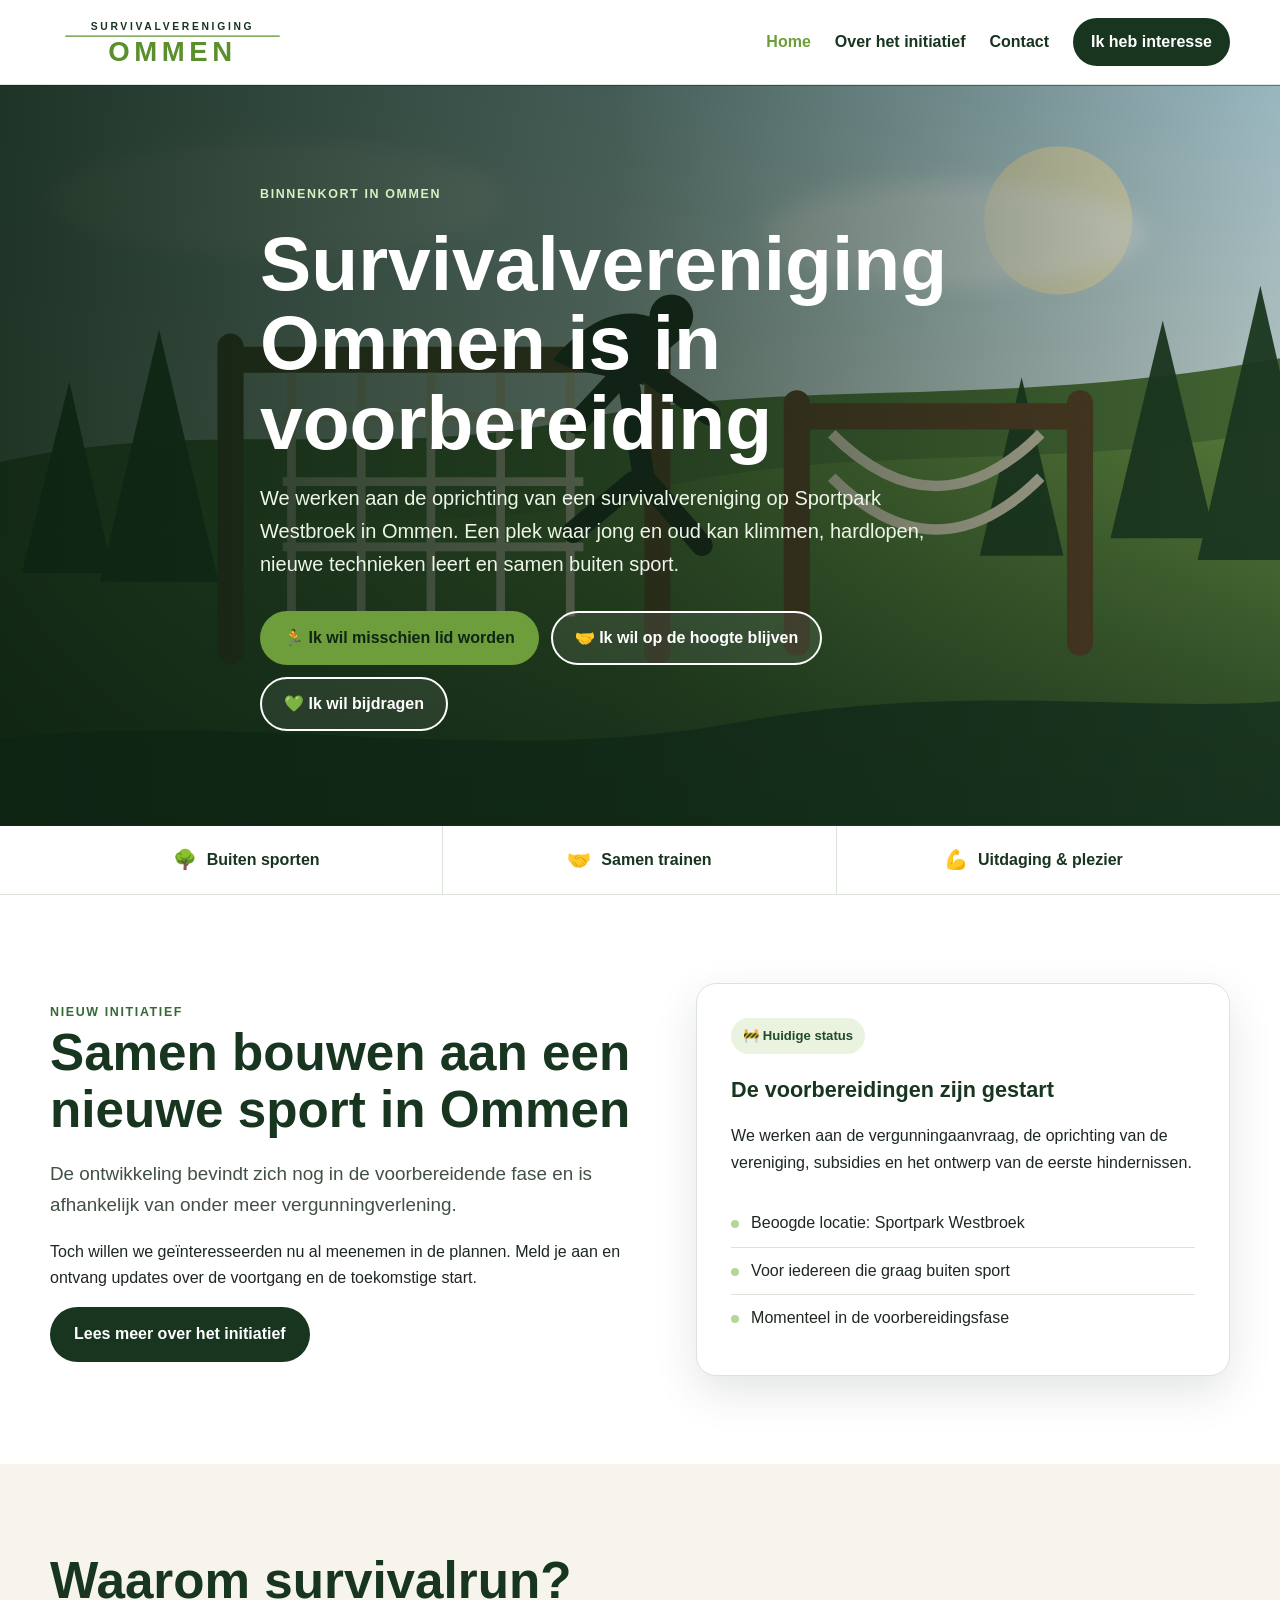
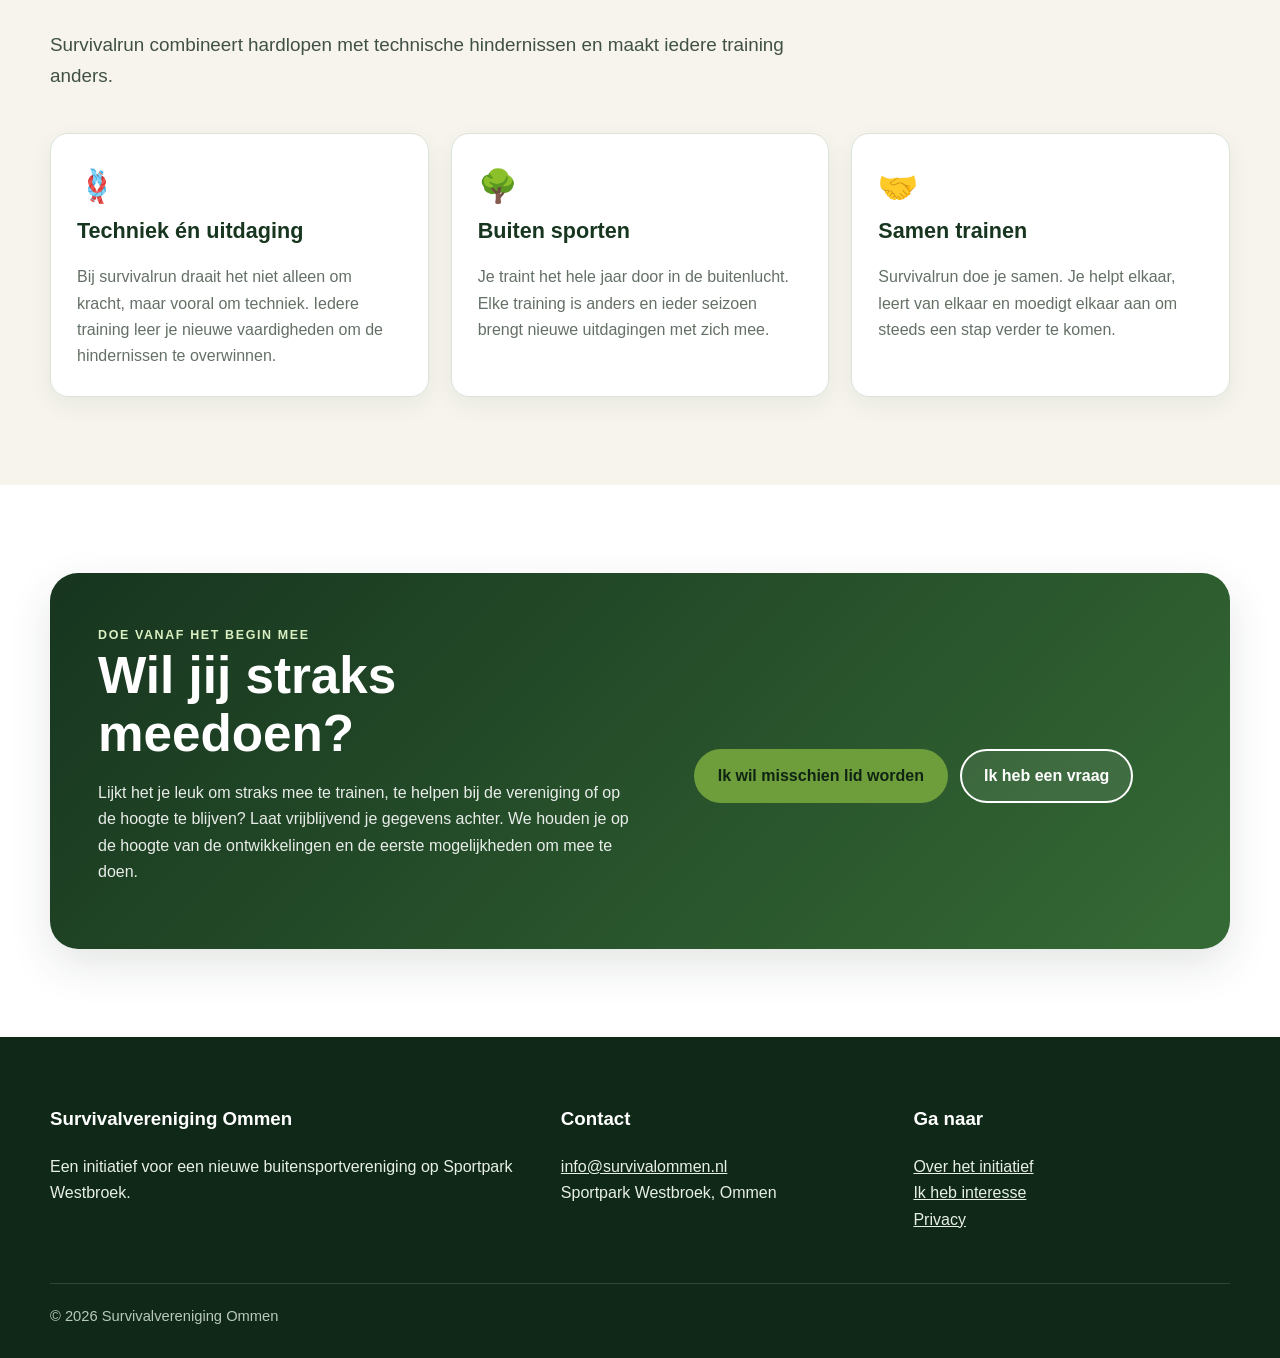
==== commit 0ade5364: "Add files via upload" ====
--- a/index.html
+++ b/index.html
@@ -1,8 +1,9 @@
-<!doctype html><html lang="nl"><head><meta charset="utf-8"><meta name="viewport" content="width=device-width,initial-scale=1"><title>Survivalvereniging Ommen | Binnenkort in Ommen</title><meta name="description" content="Survivalrun in Ommen is in voorbereiding. Blijf op de hoogte van de plannen voor een nieuwe survivalvereniging op Sportpark Westbroek."><link rel="icon" href="assets/images/favicon.svg" type="image/svg+xml"><link rel="stylesheet" href="assets/css/style.css"><meta property="og:title" content="Survivalvereniging Ommen"><meta property="og:description" content="Samen bouwen aan een nieuwe survivalvereniging in Ommen."><meta property="og:type" content="website"></head><body><a class="skip-link" href="#main">Ga naar inhoud</a>
-<header class="site-header"><div class="container nav-wrap"><a class="brand" href="index.html" aria-label="Survivalvereniging Ommen, home"><img src="assets/images/logo.svg" alt="Survivalvereniging Ommen"></a><button class="menu-button" data-menu-button aria-expanded="false" aria-controls="main-nav">Menu</button><nav id="main-nav" class="main-nav" data-nav aria-label="Hoofdnavigatie"><a aria-current="page" href="index.html">Home</a><a href="over-survival-ommen.html">Over het initiatief</a><a href="contact.html">Contact</a><a class="nav-cta" href="interesse.html">Ik heb interesse</a></nav></div></header>
-<main id="main"><section class="hero"><div class="hero-media"><img src="assets/images/hero-survival.svg" alt="Sfeerbeeld van een survivalbaan in een groene omgeving"></div><div class="container hero-content"><span class="eyebrow">Binnenkort in Ommen</span><h1>Survivalrun in Ommen is in voorbereiding</h1><p>We werken aan de oprichting van een survivalvereniging op Sportpark Westbroek in Ommen. Een plek waar jong en oud kan klimmen, hardlopen en samen buiten sporten.</p><div class="button-row"><a class="button button-primary" href="interesse.html">🏃 Ik heb interesse</a><a class="button button-secondary" href="interesse.html#formulier">🤝 Ik wil op de hoogte blijven</a><a class="button button-secondary" href="contact.html">💚 Ik wil sponsor worden</a></div></div></section>
-<section class="usp-strip" aria-label="Kernpunten"><div class="container usp-grid"><div class="usp-item"><span class="usp-icon">🌲</span>Buiten sporten in Ommen</div><div class="usp-item"><span class="usp-icon">🤝</span>Samen trainen en groeien</div><div class="usp-item"><span class="usp-icon">💪</span>Kracht, conditie en techniek</div></div></section>
-<section class="section"><div class="container two-col"><div><span class="eyebrow" style="color:var(--green-700)">Nieuw initiatief</span><h2>Samen bouwen aan een nieuwe sport in Ommen</h2><p class="lead">De ontwikkeling bevindt zich nog in de voorbereidende fase en is afhankelijk van onder meer vergunningverlening.</p><p>Toch willen we geïnteresseerden nu al meenemen in de plannen. Meld je aan en ontvang updates over de voortgang en de toekomstige start.</p><a class="button button-dark" href="over-survival-ommen.html">Lees meer over het initiatief</a></div><div class="status-card"><span class="status-label">🚧 Huidige status</span><h3 style="margin-top:18px">De voorbereidingen zijn gestart</h3><p>We werken aan de vergunningaanvraag, de oprichting van de vereniging, subsidies en het ontwerp van de eerste hindernissen.</p><ul class="check-list"><li>Beoogde locatie: Sportpark Westbroek</li><li>Voor jongeren vanaf 12 jaar, volwassenen en senioren</li><li>Gericht op recreatief én sportief trainen</li></ul></div></div></section>
-<section class="section section-soft"><div class="container"><div class="section-head"><h2>Waarom survivalrun?</h2><p class="lead">Survivalrun combineert hardlopen met technische hindernissen en maakt iedere training anders.</p></div><div class="cards"><article class="action-card"><span class="icon">🏃</span><h3>Veelzijdig sporten</h3><p>Werk tegelijk aan conditie, kracht, coördinatie en techniek.</p></article><article class="action-card"><span class="icon">🪢</span><h3>Blijven ontwikkelen</h3><p>Nieuwe technieken leren en steeds meer hindernissen beheersen.</p></article><article class="action-card"><span class="icon">🤝</span><h3>Samen sterker</h3><p>Trainen in een groep waarin sporters elkaar helpen en motiveren.</p></article></div></div></section>
-<section class="section"><div class="container"><div class="cta-panel"><div class="two-col"><div><span class="eyebrow">Doe vanaf het begin mee</span><h2>Interesse in Survivalvereniging Ommen?</h2><p>Laat vrijblijvend je gegevens achter. We houden je op de hoogte van de vergunning, de aanleg van de baan en de start van de eerste trainingen.</p></div><div class="button-row"><a class="button button-primary" href="interesse.html">Ik heb interesse</a><a class="button button-secondary" href="contact.html">Neem contact op</a></div></div></div></div></section></main>
-<footer class="site-footer"><div class="container"><div class="footer-grid"><div><h3>Survivalvereniging Ommen</h3><p>Een initiatief voor een nieuwe buitensportvereniging op Sportpark Westbroek.</p></div><div><h3>Contact</h3><p><a href="mailto:info@survivalommen.nl">info@survivalommen.nl</a><br>Sportpark Westbroek, Ommen</p></div><div><h3>Ga naar</h3><p><a href="over-survival-ommen.html">Over het initiatief</a><br><a href="interesse.html">Ik heb interesse</a><br><a href="privacy.html">Privacy</a></p></div></div><div class="footer-bottom">© <span data-year></span> Survivalvereniging Ommen</div></div></footer><script src="assets/js/script.js"></script></body></html>
+<!DOCTYPE html>
+<html lang="nl"><head><meta charset="utf-8"/><meta content="width=device-width,initial-scale=1" name="viewport"/><title>Survivalvereniging Ommen | Binnenkort in Ommen</title><meta content="Survivalrun in Ommen is in voorbereiding. Blijf op de hoogte van de plannen voor een nieuwe survivalvereniging op Sportpark Westbroek." name="description"/><link href="assets/images/favicon.svg" rel="icon" type="image/svg+xml"/><link href="assets/css/style.css" rel="stylesheet"/><meta content="Survivalvereniging Ommen" property="og:title"/><meta content="Samen bouwen aan een nieuwe survivalvereniging in Ommen." property="og:description"/><meta content="website" property="og:type"/></head><body><a class="skip-link" href="#main">Ga naar inhoud</a>
+<header class="site-header"><div class="container nav-wrap"><a aria-label="Survivalvereniging Ommen, home" class="brand" href="index.html"><img alt="Survivalvereniging Ommen" src="assets/images/logo.svg"/></a><button aria-controls="main-nav" aria-expanded="false" class="menu-button" data-menu-button="">Menu</button><nav aria-label="Hoofdnavigatie" class="main-nav" data-nav="" id="main-nav"><a aria-current="page" href="index.html">Home</a><a href="over-survival-ommen.html">Over het initiatief</a><a href="contact.html">Contact</a><a class="nav-cta" href="interesse.html">Ik heb interesse</a></nav></div></header>
+<main id="main"><section class="hero"><div class="hero-media"><img alt="Sfeerbeeld van een survivalbaan in een groene omgeving" src="assets/images/hero-survival.svg"/></div><div class="container hero-content"><span class="eyebrow">Binnenkort in Ommen</span><h1>Survivalvereniging Ommen is in voorbereiding</h1><p>We werken aan de oprichting van een survivalvereniging op Sportpark Westbroek in Ommen. Een plek waar jong en oud kan klimmen, hardlopen, nieuwe technieken leert en samen buiten sport.</p><div class="button-row"><a class="button button-primary" href="interesse.html">🏃 Ik wil misschien lid worden</a><a class="button button-secondary" href="interesse.html#formulier">🤝 Ik wil op de hoogte blijven</a><a class="button button-secondary" href="contact.html">💚 Ik wil bijdragen</a></div></div></section>
+<section aria-label="Kernpunten" class="usp-strip"><div class="container usp-grid"><div class="usp-item"><span class="usp-icon">🌳</span>Buiten sporten</div><div class="usp-item"><span class="usp-icon">🤝</span>Samen trainen</div><div class="usp-item"><span class="usp-icon">💪</span>Uitdaging &amp; plezier</div></div></section>
+<section class="section"><div class="container two-col"><div><span class="eyebrow" style="color:var(--green-700)">Nieuw initiatief</span><h2>Samen bouwen aan een nieuwe sport in Ommen</h2><p class="lead">De ontwikkeling bevindt zich nog in de voorbereidende fase en is afhankelijk van onder meer vergunningverlening.</p><p>Toch willen we geïnteresseerden nu al meenemen in de plannen. Meld je aan en ontvang updates over de voortgang en de toekomstige start.</p><a class="button button-dark" href="over-survival-ommen.html">Lees meer over het initiatief</a></div><div class="status-card"><span class="status-label">🚧 Huidige status</span><h3 style="margin-top:18px">De voorbereidingen zijn gestart</h3><p>We werken aan de vergunningaanvraag, de oprichting van de vereniging, subsidies en het ontwerp van de eerste hindernissen.</p><ul class="check-list"><li>Beoogde locatie: Sportpark Westbroek</li><li>Voor iedereen die graag buiten sport</li><li>Momenteel in de voorbereidingsfase</li></ul></div></div></section>
+<section class="section section-soft"><div class="container"><div class="section-head"><h2>Waarom survivalrun?</h2><p class="lead">Survivalrun combineert hardlopen met technische hindernissen en maakt iedere training anders.</p></div><div class="cards"><article class="action-card"><span class="icon">🪢</span><h3>Techniek én uitdaging</h3><p>Bij survivalrun draait het niet alleen om kracht, maar vooral om techniek. Iedere training leer je nieuwe vaardigheden om de hindernissen te overwinnen.</p></article><article class="action-card"><span class="icon">🌳</span><h3>Buiten sporten</h3><p>Je traint het hele jaar door in de buitenlucht. Elke training is anders en ieder seizoen brengt nieuwe uitdagingen met zich mee.</p></article><article class="action-card"><span class="icon">🤝</span><h3>Samen trainen</h3><p>Survivalrun doe je samen. Je helpt elkaar, leert van elkaar en moedigt elkaar aan om steeds een stap verder te komen.</p></article></div></div></section>
+<section class="section"><div class="container"><div class="cta-panel"><div class="two-col"><div><span class="eyebrow">Doe vanaf het begin mee</span><h2>Wil jij straks meedoen?</h2><p>Lijkt het je leuk om straks mee te trainen, te helpen bij de vereniging of op de hoogte te blijven? Laat vrijblijvend je gegevens achter. We houden je op de hoogte van de ontwikkelingen en de eerste mogelijkheden om mee te doen.</p></div><div class="button-row"><a class="button button-primary" href="interesse.html">Ik wil misschien lid worden</a><a class="button button-secondary" href="contact.html">Ik heb een vraag</a></div></div></div></div></section></main>
+<footer class="site-footer"><div class="container"><div class="footer-grid"><div><h3>Survivalvereniging Ommen</h3><p>Een initiatief voor een nieuwe buitensportvereniging op Sportpark Westbroek.</p></div><div><h3>Contact</h3><p><a href="mailto:info@survivalommen.nl">info@survivalommen.nl</a><br/>Sportpark Westbroek, Ommen</p></div><div><h3>Ga naar</h3><p><a href="over-survival-ommen.html">Over het initiatief</a><br/><a href="interesse.html">Ik heb interesse</a><br/><a href="privacy.html">Privacy</a></p></div></div><div class="footer-bottom">© <span data-year=""></span> Survivalvereniging Ommen</div></div></footer><script src="assets/js/script.js"></script></body></html>
--- a/assets/css/style.css
+++ b/assets/css/style.css
@@ -1,10 +1,11 @@
 :root{--green-900:#17351f;--green-800:#214c2a;--green-700:#356a35;--green-500:#6d9e3b;--green-300:#b9d59a;--cream:#f6f4ed;--white:#fff;--ink:#1e2720;--muted:#647066;--border:#dce4da;--shadow:0 16px 44px rgba(23,53,31,.12);--radius:20px;--max:1180px}
 *{box-sizing:border-box}html{scroll-behavior:smooth}body{margin:0;font-family:Inter,Arial,Helvetica,sans-serif;color:var(--ink);background:#fff;line-height:1.65}img{max-width:100%;display:block}a{color:inherit}button,input,textarea{font:inherit}.container{width:min(var(--max),calc(100% - 40px));margin-inline:auto}.skip-link{position:absolute;left:-9999px;top:10px;z-index:999;background:#fff;padding:10px 14px}.skip-link:focus{left:10px}
 .site-header{position:sticky;top:0;z-index:50;background:rgba(255,255,255,.95);backdrop-filter:blur(12px);border-bottom:1px solid rgba(220,228,218,.9)}.nav-wrap{display:flex;align-items:center;justify-content:space-between;min-height:84px;gap:28px}.brand{display:flex;align-items:center;text-decoration:none}.brand img{width:245px;height:auto}.main-nav{display:flex;align-items:center;gap:24px}.main-nav a{text-decoration:none;font-weight:700;color:var(--green-900)}.main-nav a:hover,.main-nav a[aria-current="page"]{color:var(--green-500)}.nav-cta{background:var(--green-900);color:#fff!important;padding:11px 18px;border-radius:999px}.menu-button{display:none;border:0;background:var(--cream);padding:10px 13px;border-radius:10px;font-weight:800;color:var(--green-900)}
-.hero{position:relative;min-height:620px;display:grid;align-items:center;overflow:hidden;background:var(--green-900)}.hero-media{position:absolute;inset:0}.hero-media img{width:100%;height:100%;object-fit:cover}.hero-media:after{content:"";position:absolute;inset:0;background:linear-gradient(90deg,rgba(13,34,18,.9) 0%,rgba(13,34,18,.68) 48%,rgba(13,34,18,.18) 100%)}.hero-content{position:relative;color:#fff;padding:95px 0;max-width:760px}.eyebrow{display:inline-flex;align-items:center;gap:8px;text-transform:uppercase;letter-spacing:.13em;font-size:.78rem;font-weight:900;color:#d9efc1}.hero h1{font-size:clamp(2.6rem,6vw,5.2rem);line-height:1.03;margin:18px 0 20px}.hero p{font-size:clamp(1.05rem,2vw,1.25rem);max-width:720px;color:#edf5e8}.button-row{display:flex;flex-wrap:wrap;gap:12px;margin-top:30px}.button{display:inline-flex;align-items:center;justify-content:center;min-height:50px;padding:12px 22px;border-radius:999px;text-decoration:none;font-weight:900;border:2px solid transparent;cursor:pointer}.button-primary{background:var(--green-500);color:#102414}.button-primary:hover{background:#82b84c}.button-secondary{background:rgba(255,255,255,.08);border-color:#fff;color:#fff}.button-dark{background:var(--green-900);color:#fff}.button-outline{border-color:var(--green-900);color:var(--green-900);background:#fff}
-.usp-strip{background:#fff;border-bottom:1px solid var(--border)}.usp-grid{display:grid;grid-template-columns:repeat(3,1fr);gap:0}.usp-item{padding:18px 24px;display:flex;align-items:center;justify-content:center;gap:10px;text-align:center;font-weight:850;color:var(--green-900);border-right:1px solid var(--border)}.usp-item:last-child{border-right:0}.usp-icon{font-size:1.35rem}
-.section{padding:88px 0}.section-soft{background:var(--cream)}.section-head{max-width:760px;margin-bottom:42px}.section h2{font-size:clamp(2rem,4vw,3.2rem);line-height:1.12;color:var(--green-900);margin:0 0 18px}.section h3{color:var(--green-900);font-size:1.35rem;margin:0 0 10px}.lead{font-size:1.18rem;color:#415045}.two-col{display:grid;grid-template-columns:1.05fr .95fr;gap:56px;align-items:center}.image-card{border-radius:var(--radius);overflow:hidden;box-shadow:var(--shadow);background:#dbe7cf}.image-card img{width:100%;height:100%;min-height:390px;object-fit:cover}.status-card{background:#fff;border:1px solid var(--border);border-radius:var(--radius);padding:34px;box-shadow:var(--shadow)}.status-label{display:inline-flex;background:#eaf3df;color:var(--green-800);padding:7px 12px;border-radius:999px;font-weight:900;font-size:.82rem}.check-list{padding:0;margin:24px 0 0;list-style:none}.check-list li{display:flex;gap:12px;padding:10px 0;border-bottom:1px solid var(--border)}.check-list li:last-child{border-bottom:0}.check-list li:before{content:"✓";font-weight:900;color:var(--green-500)}
-.cta-panel{background:linear-gradient(135deg,var(--green-900),var(--green-700));border-radius:28px;padding:48px;color:#fff;box-shadow:var(--shadow)}.cta-panel h2{color:#fff}.cta-panel p{color:#eaf2e5}.cards{display:grid;grid-template-columns:repeat(3,1fr);gap:22px}.action-card{display:block;text-decoration:none;background:#fff;border:1px solid var(--border);border-radius:18px;padding:26px;transition:.2s ease;box-shadow:0 8px 24px rgba(23,53,31,.06)}.action-card:hover{transform:translateY(-4px);box-shadow:var(--shadow)}.action-card .icon{font-size:2rem}.action-card p{color:var(--muted);margin-bottom:0}.text-link{font-weight:900;color:var(--green-700)}
+.hero{position:relative;min-height:560px;display:grid;align-items:center;overflow:hidden;background:var(--green-900)}.hero-media{position:absolute;inset:0}.hero-media img{width:100%;height:100%;object-fit:cover}.hero-media:after{content:"";position:absolute;inset:0;background:linear-gradient(90deg,rgba(13,34,18,.9) 0%,rgba(13,34,18,.68) 48%,rgba(13,34,18,.18) 100%)}.hero-content{position:relative;color:#fff;padding:95px 0;max-width:760px}.eyebrow{display:inline-flex;align-items:center;gap:8px;text-transform:uppercase;letter-spacing:.13em;font-size:.78rem;font-weight:900;color:#d9efc1}.hero h1{font-size:clamp(2.6rem,6vw,5.2rem);line-height:1.03;margin:18px 0 20px}.hero p{font-size:clamp(1.05rem,2vw,1.25rem);max-width:720px;color:#edf5e8}.button-row{display:flex;flex-wrap:wrap;gap:12px;margin-top:30px}.button{display:inline-flex;align-items:center;justify-content:center;min-height:50px;padding:12px 22px;border-radius:999px;text-decoration:none;font-weight:900;border:2px solid transparent;cursor:pointer}.button-primary{background:var(--green-500);color:#102414}.button-primary:hover{background:#82b84c}.button-secondary{background:rgba(255,255,255,.08);border-color:#fff;color:#fff}.button-dark{background:var(--green-900);color:#fff}.button-outline{border-color:var(--green-900);color:var(--green-900);background:#fff}
+.usp-strip{background:#fff;border-bottom:1px solid var(--border)}.usp-grid{display:grid;grid-template-columns:repeat(3,1fr);gap:0}.usp-item{padding:18px 24px;display:flex;align-items:center;justify-content:center;gap:10px;text-align:center;font-weight:850;color:var(--green-900);border-right:1px solid var(--border)}.usp-item:last-child{border-right:0}.usp-icon{font-size:1.2rem}
+.section{padding:88px 0}.section-soft{background:var(--cream)}.section-head{max-width:760px;margin-bottom:42px}.section h2{font-size:clamp(2rem,4vw,3.2rem);line-height:1.12;color:var(--green-900);margin:0 0 18px}.section h3{color:var(--green-900);font-size:1.35rem;margin:0 0 10px}.lead{font-size:1.18rem;color:#415045}.two-col{display:grid;grid-template-columns:1.05fr .95fr;gap:56px;align-items:center}.image-card{border-radius:var(--radius);overflow:hidden;box-shadow:var(--shadow);background:#dbe7cf}.image-card img{width:100%;height:100%;min-height:390px;object-fit:cover}.status-card{background:#fff;border:1px solid var(--border);border-radius:var(--radius);padding:34px;box-shadow:var(--shadow)}.status-label{display:inline-flex;background:#eaf3df;color:var(--green-800);padding:7px 12px;border-radius:999px;font-weight:900;font-size:.82rem}.check-list{padding:0;margin:24px 0 0;list-style:none}.check-list li{display:flex;gap:12px;padding:10px 0;border-bottom:1px solid var(--border)}.check-list li:last-child{border-bottom:0}.check-list li:before{content:"";width:8px;height:8px;margin-top:10px;border-radius:50%;background:var(--green-300);flex-shrink:0}
+.icon-list{list-style:none;padding:0;margin:24px 0 0}.icon-list li{display:flex;gap:12px;padding:10px 0;border-bottom:1px solid var(--border)}.icon-list li:last-child{border-bottom:0}.icon-list li:before{content:"";width:8px;height:8px;margin-top:10px;border-radius:50%;background:var(--green-300);flex-shrink:0}
+.cta-panel{background:linear-gradient(135deg,var(--green-900),var(--green-700));border-radius:28px;padding:48px;color:#fff;box-shadow:var(--shadow)}.cta-panel h2{color:#fff}.cta-panel p{color:rgba(255,255,255,.9)}.cards{display:grid;grid-template-columns:repeat(3,1fr);gap:22px}.action-card{display:block;text-decoration:none;background:#fff;border:1px solid var(--border);border-radius:18px;padding:26px;transition:.2s ease;box-shadow:0 8px 24px rgba(23,53,31,.06)}.action-card:hover{transform:translateY(-4px);box-shadow:var(--shadow)}.action-card .icon{font-size:2rem}.action-card p{color:var(--muted);margin-bottom:0}.text-link{font-weight:900;color:var(--green-700)}
 .page-hero{padding:95px 0 72px;background:linear-gradient(135deg,#17351f,#315b34);color:#fff}.page-hero h1{font-size:clamp(2.7rem,6vw,4.8rem);line-height:1.05;margin:12px 0}.page-hero p{max-width:760px;font-size:1.15rem;color:#ecf4e9}.content-block{max-width:820px}.content-block+.content-block{margin-top:52px}.content-block h2{font-size:clamp(1.8rem,3vw,2.6rem)}.divider{height:1px;background:var(--border);margin:58px 0}.form-shell{display:grid;grid-template-columns:.8fr 1.2fr;gap:50px;align-items:start}.contact-panel{background:var(--green-900);color:#fff;border-radius:var(--radius);padding:34px}.contact-panel h2{color:#fff}.contact-panel a{color:#dff3c6}.contact-form{background:#fff;border:1px solid var(--border);border-radius:var(--radius);padding:34px;box-shadow:var(--shadow)}.form-grid{display:grid;grid-template-columns:1fr 1fr;gap:18px}.form-group{display:flex;flex-direction:column;gap:8px;margin-bottom:18px}.form-group.full{grid-column:1/-1}.form-group label,.contact-form legend{font-weight:850;color:var(--green-900)}input,textarea{width:100%;border:1px solid #bcc9bd;border-radius:12px;padding:13px 14px;background:#fff;color:var(--ink)}input:focus,textarea:focus{outline:3px solid rgba(109,158,59,.25);border-color:var(--green-500)}textarea{resize:vertical}.checkbox-grid{display:grid;grid-template-columns:1fr 1fr;gap:10px}.checkbox-label{display:flex;gap:10px;align-items:flex-start;font-weight:600}.checkbox-label input{width:auto;margin-top:5px}.form-status{min-height:26px;font-weight:800;color:var(--green-700)}.privacy-note{font-size:.92rem;color:var(--muted)}.honeypot{position:absolute!important;left:-9999px!important}
 .faq{display:grid;gap:12px}.faq details{border:1px solid var(--border);border-radius:14px;padding:18px 20px;background:#fff}.faq summary{cursor:pointer;font-weight:900;color:var(--green-900)}.faq p{margin-bottom:0}.site-footer{background:#102817;color:#e8f0e5;padding:48px 0 30px}.footer-grid{display:grid;grid-template-columns:1.2fr .8fr .8fr;gap:36px}.footer-grid h3{color:#fff}.footer-grid a{color:#e8f0e5}.footer-bottom{border-top:1px solid rgba(255,255,255,.14);margin-top:34px;padding-top:20px;color:#b9c8ba;font-size:.92rem}
 @media(max-width:860px){.menu-button{display:block}.main-nav{display:none;position:absolute;top:84px;left:0;right:0;background:#fff;padding:20px;flex-direction:column;align-items:stretch;border-bottom:1px solid var(--border)}.main-nav.is-open{display:flex}.nav-cta{text-align:center}.two-col,.form-shell{grid-template-columns:1fr}.cards{grid-template-columns:1fr}.usp-grid{grid-template-columns:1fr}.usp-item{border-right:0;border-bottom:1px solid var(--border)}.usp-item:last-child{border-bottom:0}.footer-grid{grid-template-columns:1fr 1fr}.hero{min-height:560px}.hero-media:after{background:rgba(13,34,18,.68)}}
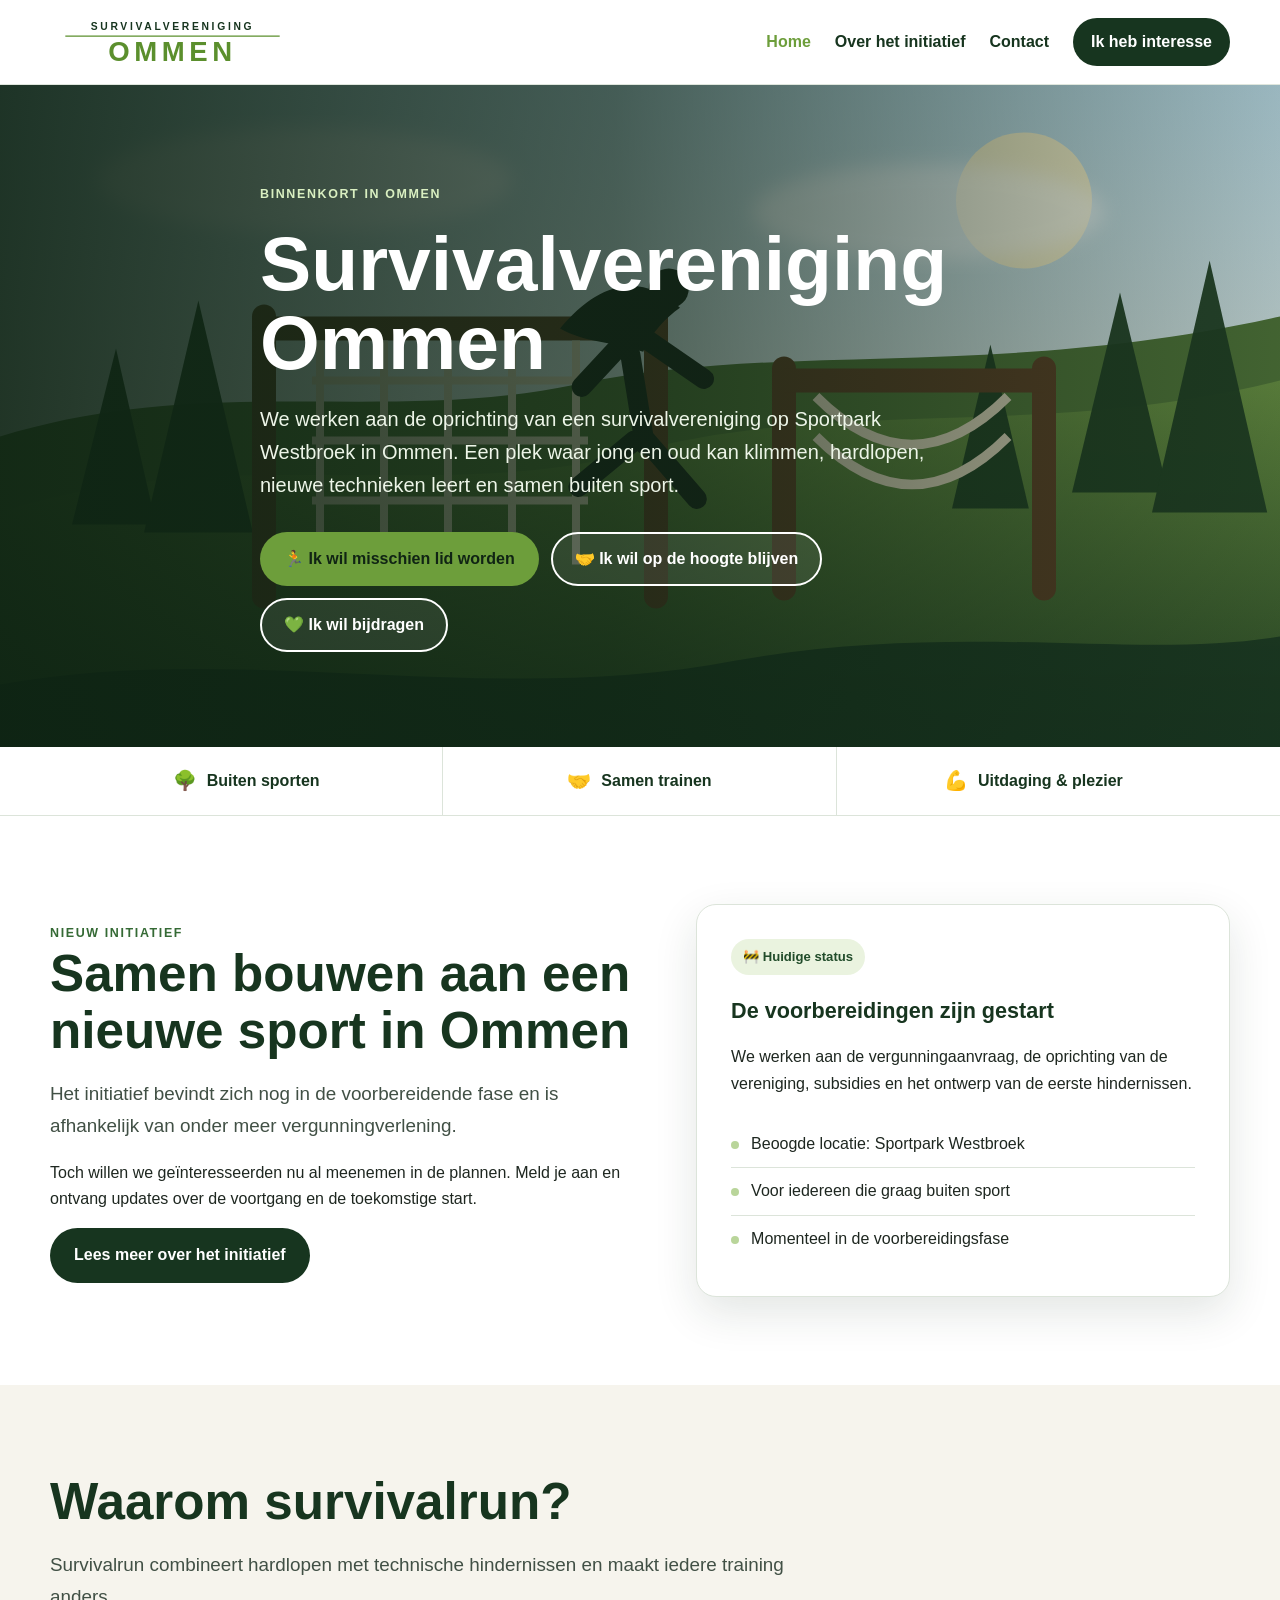
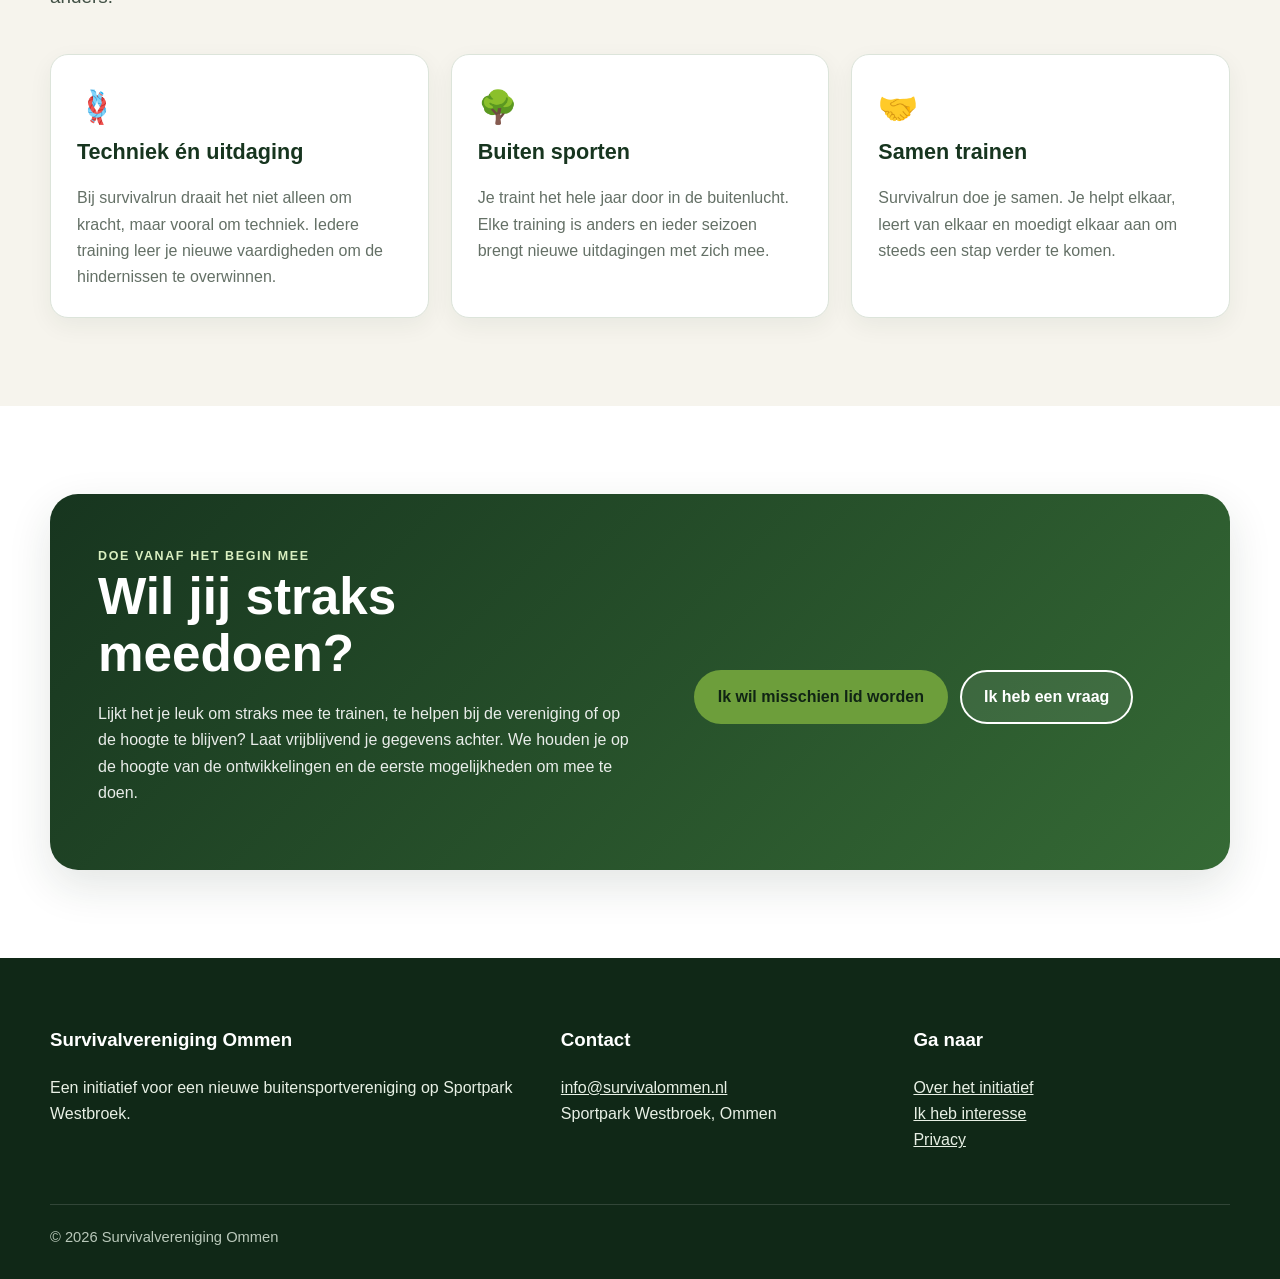
==== commit 5d13cc54: "Add files via upload" ====
--- a/index.html
+++ b/index.html
@@ -1,9 +1,9 @@
 <!DOCTYPE html>
 <html lang="nl"><head><meta charset="utf-8"/><meta content="width=device-width,initial-scale=1" name="viewport"/><title>Survivalvereniging Ommen | Binnenkort in Ommen</title><meta content="Survivalrun in Ommen is in voorbereiding. Blijf op de hoogte van de plannen voor een nieuwe survivalvereniging op Sportpark Westbroek." name="description"/><link href="assets/images/favicon.svg" rel="icon" type="image/svg+xml"/><link href="assets/css/style.css" rel="stylesheet"/><meta content="Survivalvereniging Ommen" property="og:title"/><meta content="Samen bouwen aan een nieuwe survivalvereniging in Ommen." property="og:description"/><meta content="website" property="og:type"/></head><body><a class="skip-link" href="#main">Ga naar inhoud</a>
 <header class="site-header"><div class="container nav-wrap"><a aria-label="Survivalvereniging Ommen, home" class="brand" href="index.html"><img alt="Survivalvereniging Ommen" src="assets/images/logo.svg"/></a><button aria-controls="main-nav" aria-expanded="false" class="menu-button" data-menu-button="">Menu</button><nav aria-label="Hoofdnavigatie" class="main-nav" data-nav="" id="main-nav"><a aria-current="page" href="index.html">Home</a><a href="over-survival-ommen.html">Over het initiatief</a><a href="contact.html">Contact</a><a class="nav-cta" href="interesse.html">Ik heb interesse</a></nav></div></header>
-<main id="main"><section class="hero"><div class="hero-media"><img alt="Sfeerbeeld van een survivalbaan in een groene omgeving" src="assets/images/hero-survival.svg"/></div><div class="container hero-content"><span class="eyebrow">Binnenkort in Ommen</span><h1>Survivalvereniging Ommen is in voorbereiding</h1><p>We werken aan de oprichting van een survivalvereniging op Sportpark Westbroek in Ommen. Een plek waar jong en oud kan klimmen, hardlopen, nieuwe technieken leert en samen buiten sport.</p><div class="button-row"><a class="button button-primary" href="interesse.html">🏃 Ik wil misschien lid worden</a><a class="button button-secondary" href="interesse.html#formulier">🤝 Ik wil op de hoogte blijven</a><a class="button button-secondary" href="contact.html">💚 Ik wil bijdragen</a></div></div></section>
+<main id="main"><section class="hero"><div class="hero-media"><img alt="Sfeerbeeld van een survivalbaan in een groene omgeving" src="assets/images/hero-survival.svg"/></div><div class="container hero-content"><span class="eyebrow">Binnenkort in Ommen</span><h1>Survivalvereniging Ommen</h1><p>We werken aan de oprichting van een survivalvereniging op Sportpark Westbroek in Ommen. Een plek waar jong en oud kan klimmen, hardlopen, nieuwe technieken leert en samen buiten sport.</p><div class="button-row"><a class="button button-primary" href="interesse.html">🏃 Ik wil misschien lid worden</a><a class="button button-secondary" href="interesse.html#formulier">🤝 Ik wil op de hoogte blijven</a><a class="button button-secondary" href="contact.html">💚 Ik wil bijdragen</a></div></div></section>
 <section aria-label="Kernpunten" class="usp-strip"><div class="container usp-grid"><div class="usp-item"><span class="usp-icon">🌳</span>Buiten sporten</div><div class="usp-item"><span class="usp-icon">🤝</span>Samen trainen</div><div class="usp-item"><span class="usp-icon">💪</span>Uitdaging &amp; plezier</div></div></section>
-<section class="section"><div class="container two-col"><div><span class="eyebrow" style="color:var(--green-700)">Nieuw initiatief</span><h2>Samen bouwen aan een nieuwe sport in Ommen</h2><p class="lead">De ontwikkeling bevindt zich nog in de voorbereidende fase en is afhankelijk van onder meer vergunningverlening.</p><p>Toch willen we geïnteresseerden nu al meenemen in de plannen. Meld je aan en ontvang updates over de voortgang en de toekomstige start.</p><a class="button button-dark" href="over-survival-ommen.html">Lees meer over het initiatief</a></div><div class="status-card"><span class="status-label">🚧 Huidige status</span><h3 style="margin-top:18px">De voorbereidingen zijn gestart</h3><p>We werken aan de vergunningaanvraag, de oprichting van de vereniging, subsidies en het ontwerp van de eerste hindernissen.</p><ul class="check-list"><li>Beoogde locatie: Sportpark Westbroek</li><li>Voor iedereen die graag buiten sport</li><li>Momenteel in de voorbereidingsfase</li></ul></div></div></section>
+<section class="section"><div class="container two-col"><div><span class="eyebrow" style="color:var(--green-700)">Nieuw initiatief</span><h2>Samen bouwen aan een nieuwe sport in Ommen</h2><p class="lead">Het initiatief bevindt zich nog in de voorbereidende fase en is afhankelijk van onder meer vergunningverlening.</p><p>Toch willen we geïnteresseerden nu al meenemen in de plannen. Meld je aan en ontvang updates over de voortgang en de toekomstige start.</p><a class="button button-dark" href="over-survival-ommen.html">Lees meer over het initiatief</a></div><div class="status-card"><span class="status-label">🚧 Huidige status</span><h3 style="margin-top:18px">De voorbereidingen zijn gestart</h3><p>We werken aan de vergunningaanvraag, de oprichting van de vereniging, subsidies en het ontwerp van de eerste hindernissen.</p><ul class="check-list"><li>Beoogde locatie: Sportpark Westbroek</li><li>Voor iedereen die graag buiten sport</li><li>Momenteel in de voorbereidingsfase</li></ul></div></div></section>
 <section class="section section-soft"><div class="container"><div class="section-head"><h2>Waarom survivalrun?</h2><p class="lead">Survivalrun combineert hardlopen met technische hindernissen en maakt iedere training anders.</p></div><div class="cards"><article class="action-card"><span class="icon">🪢</span><h3>Techniek én uitdaging</h3><p>Bij survivalrun draait het niet alleen om kracht, maar vooral om techniek. Iedere training leer je nieuwe vaardigheden om de hindernissen te overwinnen.</p></article><article class="action-card"><span class="icon">🌳</span><h3>Buiten sporten</h3><p>Je traint het hele jaar door in de buitenlucht. Elke training is anders en ieder seizoen brengt nieuwe uitdagingen met zich mee.</p></article><article class="action-card"><span class="icon">🤝</span><h3>Samen trainen</h3><p>Survivalrun doe je samen. Je helpt elkaar, leert van elkaar en moedigt elkaar aan om steeds een stap verder te komen.</p></article></div></div></section>
 <section class="section"><div class="container"><div class="cta-panel"><div class="two-col"><div><span class="eyebrow">Doe vanaf het begin mee</span><h2>Wil jij straks meedoen?</h2><p>Lijkt het je leuk om straks mee te trainen, te helpen bij de vereniging of op de hoogte te blijven? Laat vrijblijvend je gegevens achter. We houden je op de hoogte van de ontwikkelingen en de eerste mogelijkheden om mee te doen.</p></div><div class="button-row"><a class="button button-primary" href="interesse.html">Ik wil misschien lid worden</a><a class="button button-secondary" href="contact.html">Ik heb een vraag</a></div></div></div></div></section></main>
 <footer class="site-footer"><div class="container"><div class="footer-grid"><div><h3>Survivalvereniging Ommen</h3><p>Een initiatief voor een nieuwe buitensportvereniging op Sportpark Westbroek.</p></div><div><h3>Contact</h3><p><a href="mailto:info@survivalommen.nl">info@survivalommen.nl</a><br/>Sportpark Westbroek, Ommen</p></div><div><h3>Ga naar</h3><p><a href="over-survival-ommen.html">Over het initiatief</a><br/><a href="interesse.html">Ik heb interesse</a><br/><a href="privacy.html">Privacy</a></p></div></div><div class="footer-bottom">© <span data-year=""></span> Survivalvereniging Ommen</div></div></footer><script src="assets/js/script.js"></script></body></html>
